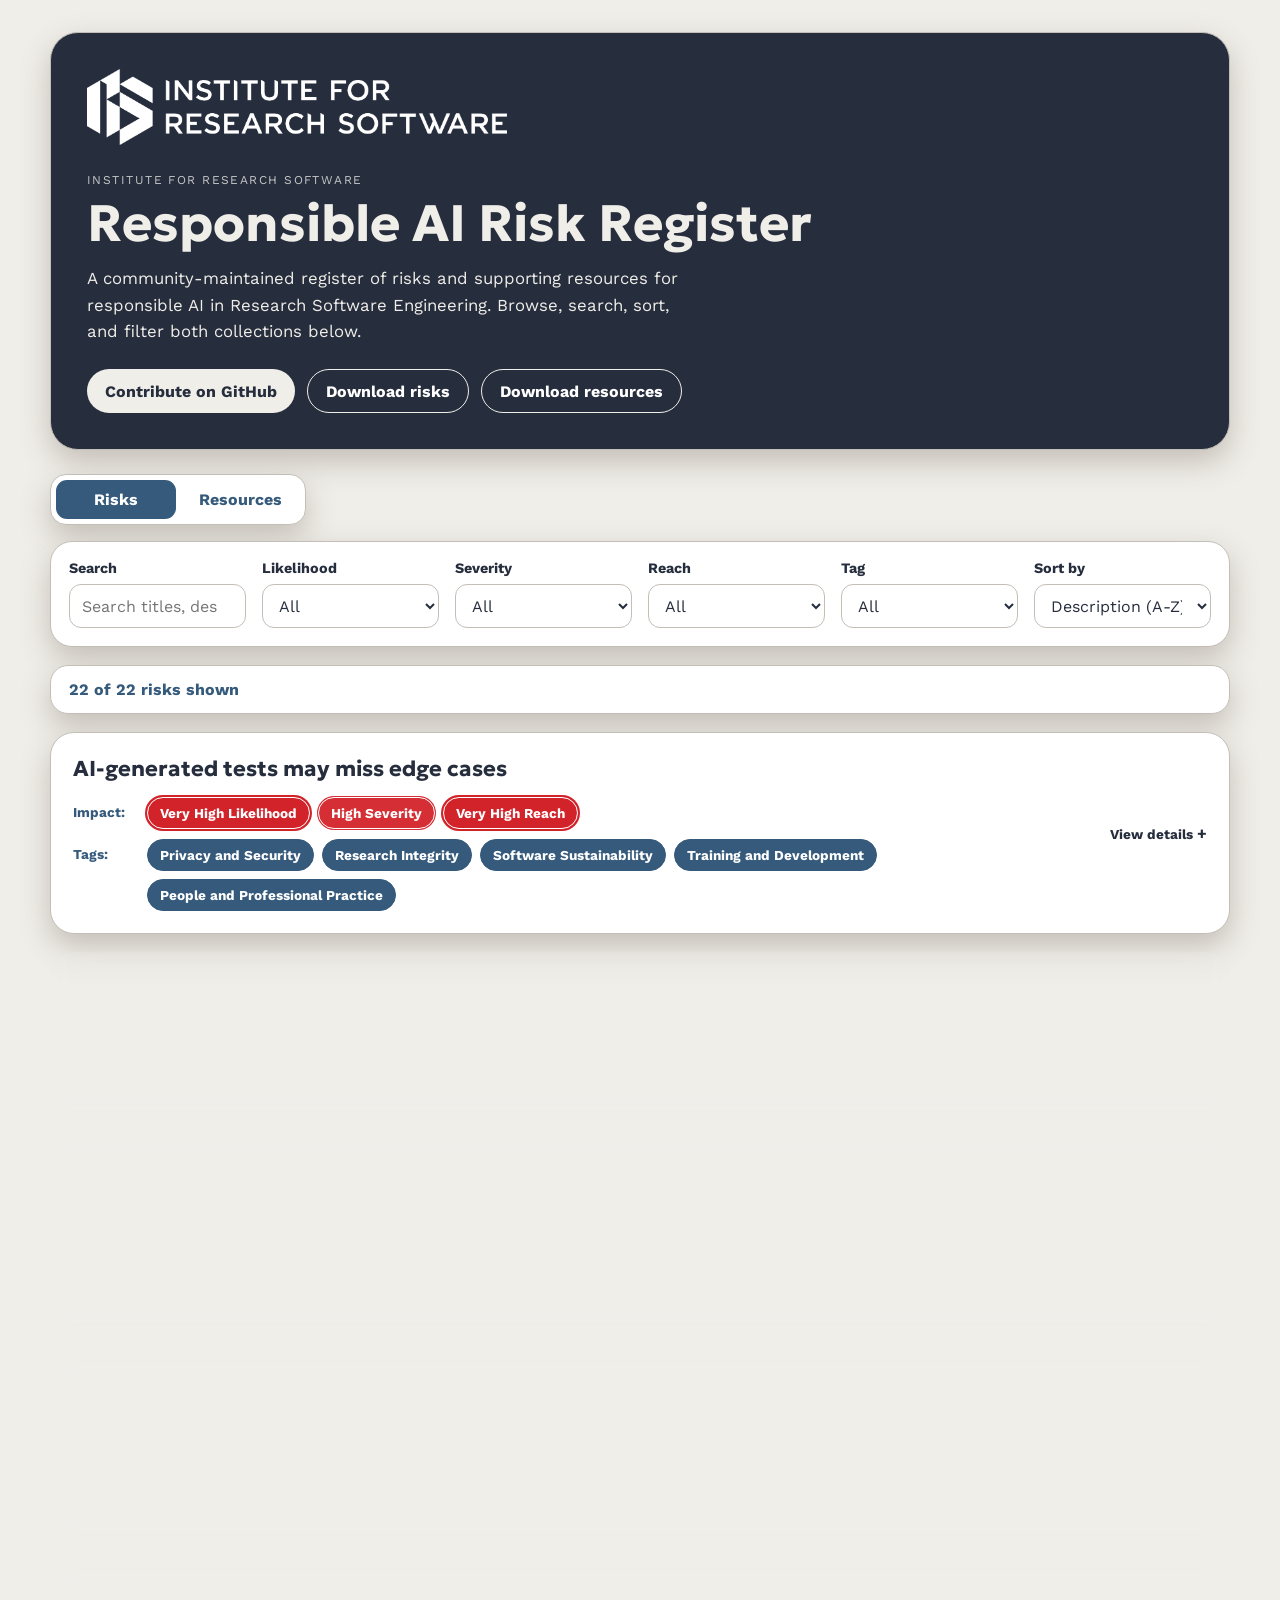
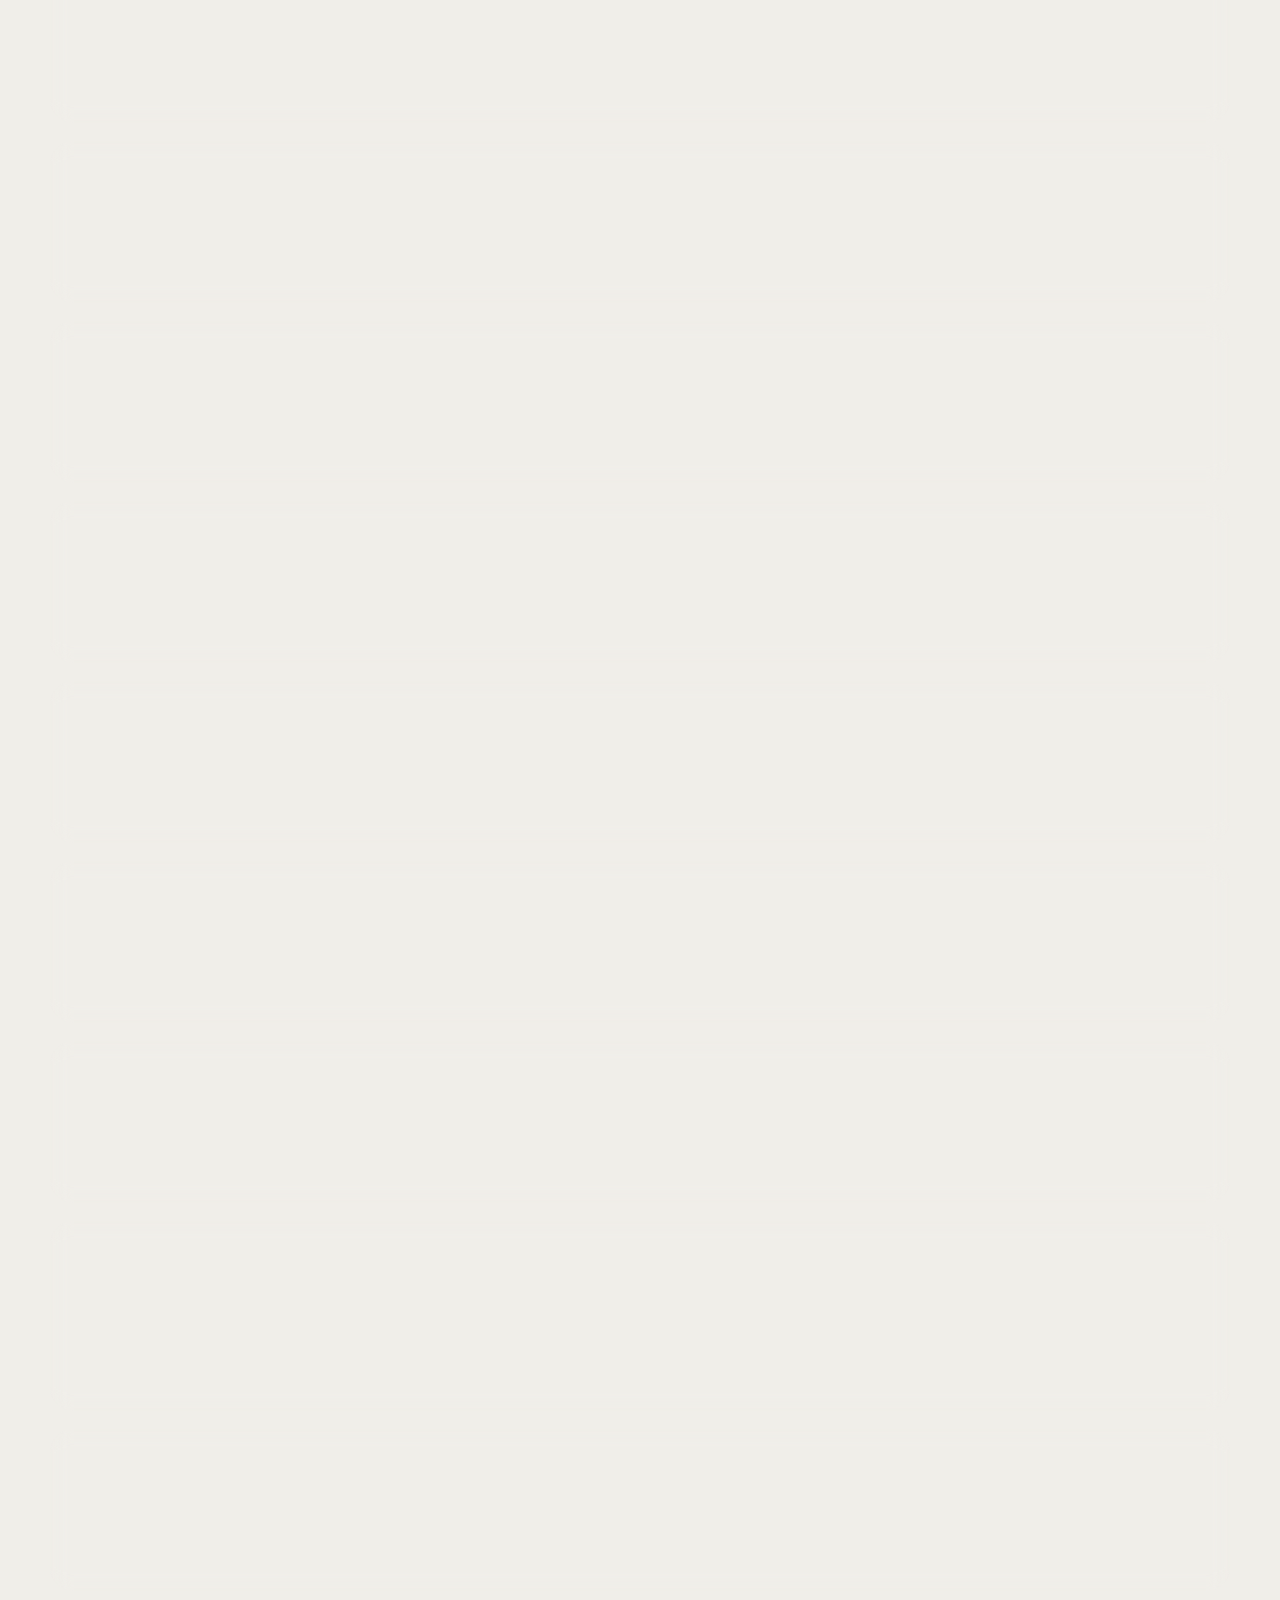
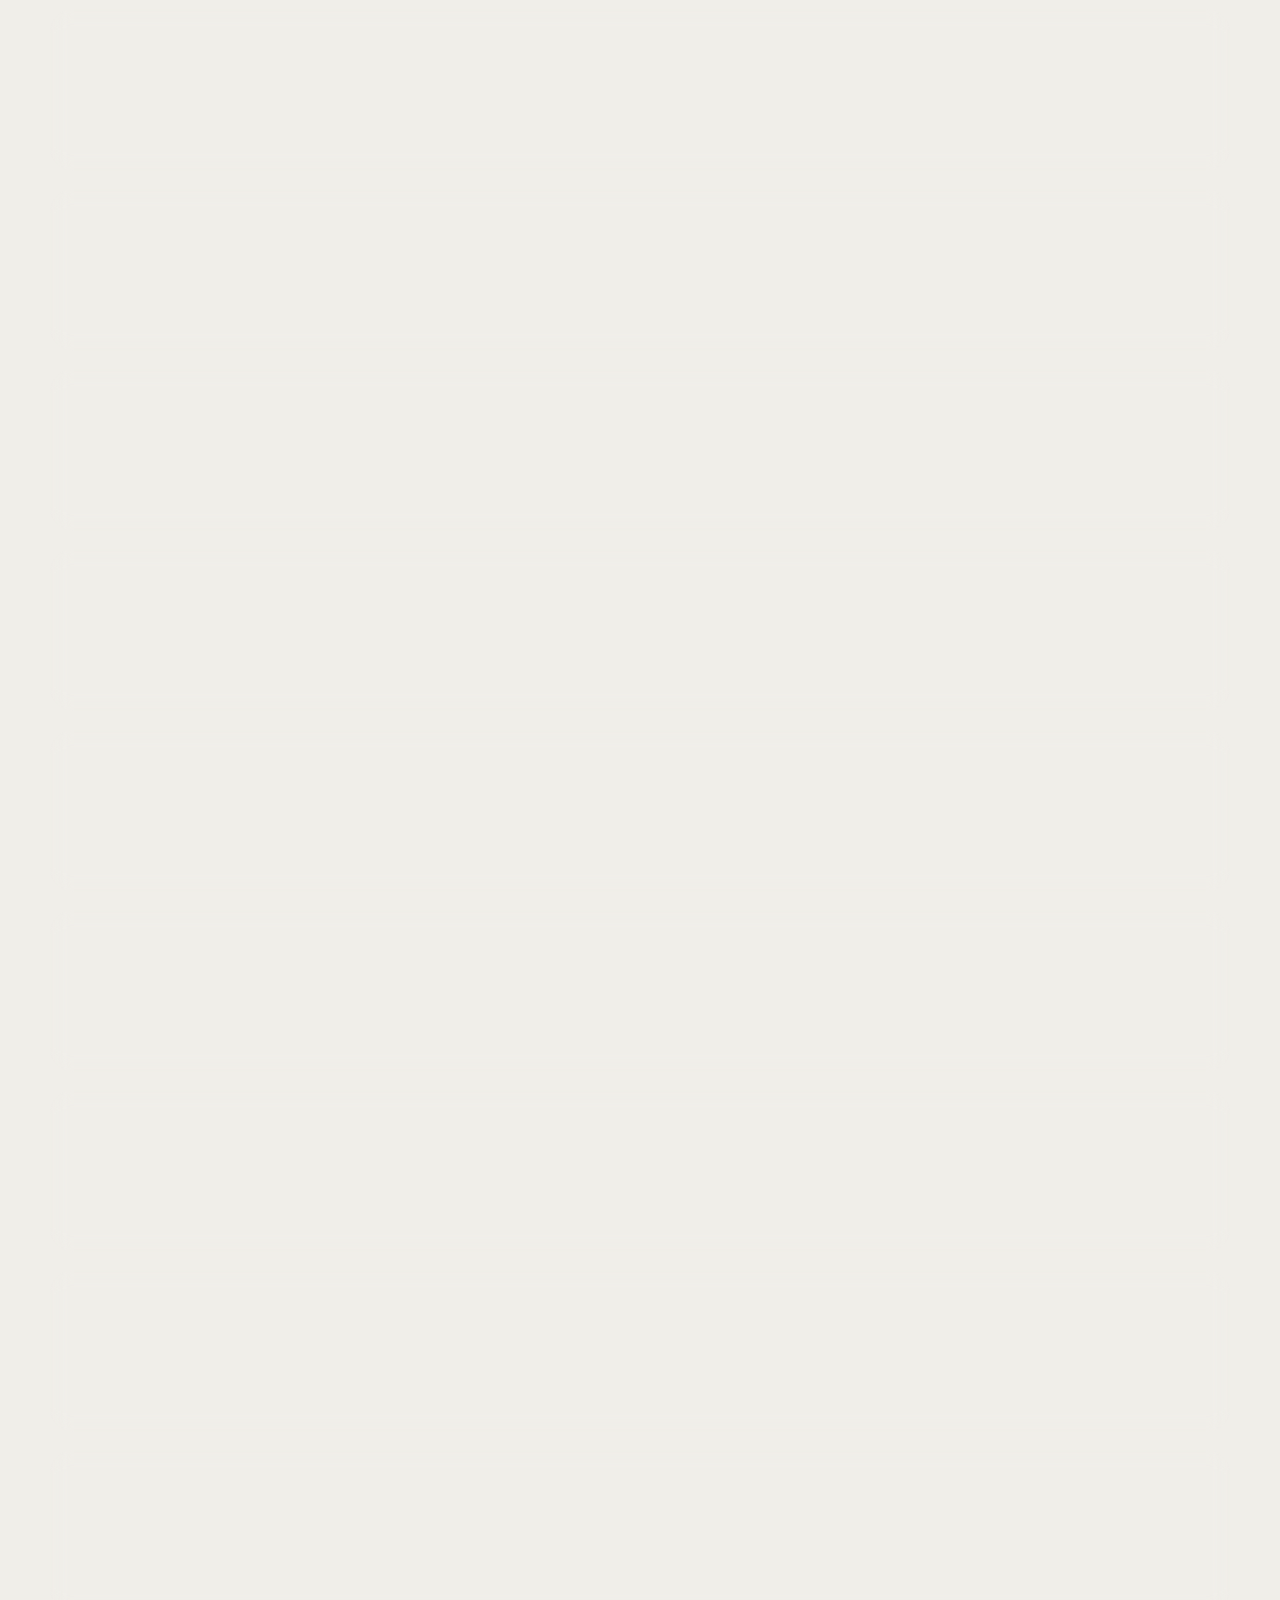
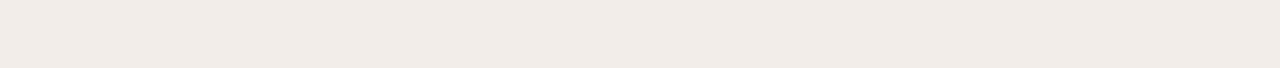
==== index.html @ ec960280 "deploy: 810576ee2ff43ea86f77daaa4ff816b9e416879e" ====
<!DOCTYPE html>
<html lang="en">
<head>
    <meta charset="UTF-8">
    <meta name="viewport" content="width=device-width, initial-scale=1.0">
    <title>Responsible AI Risk Register</title>
    <link rel="stylesheet" href="./styles.css?v=d6b217d29c05">
</head>
<body>
    <main class="page-shell">
        <section class="hero">
            <img class="hero-logo" src="./assets/Primary%20logo%20-%20White.png" alt="Institute for Research Software" />
            <p class="eyebrow">Institute for Research Software</p>
            <h1>Responsible AI Risk Register</h1>
            <p class="intro">
                A community-maintained register of risks and supporting resources for responsible AI
                in Research Software Engineering. Browse, search, sort, and filter both collections below.
            </p>
            <div class="hero-actions">
                <a class="button button-primary" href="https://github.com/jshng-glasgow/Responsible-AI-Risk-Register/" target="_blank" rel="noreferrer">Contribute on GitHub</a>
                <a class="button button-secondary" href="./risks.json" target="_blank" rel="noreferrer">Download risks</a>
                <a class="button button-secondary" href="./resources.json" target="_blank" rel="noreferrer">Download resources</a>
            </div>
        </section>

        <nav class="view-switcher" aria-label="Register sections">
            <a id="risks-tab" class="view-tab" href="#risks" data-view="risks">Risks</a>
            <a id="resources-tab" class="view-tab" href="#resources" data-view="resources">Resources</a>
        </nav>

        <section id="risks-view" class="view-panel" aria-labelledby="risks-tab">
            <section class="controls-panel" aria-label="Risk controls">
                <div class="control">
                    <label for="search-input">Search</label>
                    <input id="search-input" type="search" placeholder="Search titles, descriptions, mitigations, ownership, best practice examples..." />
                </div>
                <div class="control">
                    <label for="likelihood-filter">Likelihood</label>
                    <select id="likelihood-filter"><option value="">All</option></select>
                </div>
                <div class="control">
                    <label for="severity-filter">Severity</label>
                    <select id="severity-filter"><option value="">All</option></select>
                </div>
                <div class="control">
                    <label for="reach-filter">Reach</label>
                    <select id="reach-filter"><option value="">All</option></select>
                </div>
                <div class="control">
                    <label for="tag-filter">Tag</label>
                    <select id="tag-filter"><option value="">All</option></select>
                </div>
                <div class="control">
                    <label for="sort-select">Sort by</label>
                    <select id="sort-select">
                        <option value="description-asc">Description (A-Z)</option>
                        <option value="likelihood-desc">Likelihood (highest first)</option>
                        <option value="severity-desc">Severity (highest first)</option>
                        <option value="reach-desc">Reach (highest first)</option>
                        <option value="issue-desc">Most recent issue</option>
                    </select>
                </div>
            </section>
            <section class="results-bar" aria-live="polite"><p id="results-summary">Loading risks...</p></section>
            <section id="register-root" class="register-root" aria-live="polite"></section>
        </section>

        <section id="resources-view" class="view-panel" aria-labelledby="resources-tab" hidden>
            <section class="controls-panel resource-controls" aria-label="Resource controls">
                <div class="control">
                    <label for="resource-search-input">Search</label>
                    <input id="resource-search-input" type="search" placeholder="Search titles, organisations, relevance, and notes..." />
                </div>
                <div class="control">
                    <label for="resource-year-filter">Year</label>
                    <select id="resource-year-filter"><option value="">All</option></select>
                </div>
                <div class="control">
                    <label for="resource-type-filter">Type</label>
                    <select id="resource-type-filter"><option value="">All</option></select>
                </div>
                <div class="control">
                    <label for="resource-tag-filter">Tag</label>
                    <select id="resource-tag-filter"><option value="">All</option></select>
                </div>
                <div class="control">
                    <label for="resource-sort-select">Sort by</label>
                    <select id="resource-sort-select">
                        <option value="title-asc">Title (A-Z)</option>
                        <option value="year-desc">Year (newest first)</option>
                        <option value="year-asc">Year (oldest first)</option>
                        <option value="type-asc">Type (A-Z)</option>
                    </select>
                </div>
            </section>
            <section class="results-bar" aria-live="polite"><p id="resource-results-summary">Loading resources...</p></section>
            <section id="resources-root" class="register-root" aria-live="polite"></section>
        </section>
    </main>

    <template id="risk-card-template">
        <article class="risk-card">
            <details class="risk-details">
                <summary class="card-summary">
                    <span class="card-header">
                        <span class="card-title" role="heading" aria-level="2"></span>
                        <span class="card-meta">
                            <span class="meta-group">
                                <span class="meta-label">Impact:</span>
                                <span class="badge-list impact-badges"></span>
                            </span>
                            <span class="meta-group">
                                <span class="meta-label">Tags:</span>
                                <span class="badge-list tag-badges"></span>
                            </span>
                        </span>
                    </span>
                    <span class="toggle-label" aria-hidden="true">
                        <span class="when-collapsed">View details</span>
                        <span class="when-expanded">Hide details</span>
                    </span>
                </summary>
                <dl class="card-grid"></dl>
                <footer class="card-footer">
                    <a class="update-button" target="_blank" rel="noreferrer">Propose an update</a>
                </footer>
            </details>
        </article>
    </template>

    <template id="resource-card-template">
        <article class="risk-card resource-card">
            <details class="risk-details">
                <summary class="card-summary">
                    <span class="card-header">
                        <span class="card-title" role="heading" aria-level="2"></span>
                        <span class="card-meta">
                            <span class="meta-group">
                                <span class="meta-label">Details:</span>
                                <span class="badge-list resource-detail-badges"></span>
                            </span>
                            <span class="meta-group">
                                <span class="meta-label">Tags:</span>
                                <span class="badge-list resource-tag-badges"></span>
                            </span>
                        </span>
                    </span>
                    <span class="toggle-label" aria-hidden="true">
                        <span class="when-collapsed">View details</span>
                        <span class="when-expanded">Hide details</span>
                    </span>
                </summary>
                <dl class="card-grid"></dl>
            </details>
        </article>
    </template>

    <script>
        window.REGISTER_ASSET_VERSION = "d6b217d29c05";
    </script>
    <script src="./app.js?v=d6b217d29c05"></script>
</body>
</html>
---- styles.css ----
@import url("https://fonts.googleapis.com/css2?family=Geologica:wght@500;600;700&family=Work+Sans:wght@400;500;600;700&display=swap");

:root {
  --dark-navy: #262d3d;
  --slate-blue: #355a7b;
  --stone-grey: #c3beb6;
  --paper-white: #f0eee9;
  --institute-red: #d2232a;
  --page-bg: var(--paper-white);
  --panel-bg: #ffffff;
  --card-bg: #ffffff;
  --text-main: var(--dark-navy);
  --text-soft: var(--slate-blue);
  --border: var(--stone-grey);
  --accent: var(--institute-red);
  --accent-strong: var(--dark-navy);
  --shadow: 0 12px 30px #c3beb6;
}

* {
  box-sizing: border-box;
}

body {
  margin: 0;
  font-family: "Work Sans", ui-sans-serif, system-ui, -apple-system, BlinkMacSystemFont, "Segoe UI", sans-serif;
  color: var(--text-main);
  background: var(--page-bg);
}

a {
  color: var(--accent-strong);
}

.page-shell {
  width: min(1180px, calc(100% - 32px));
  margin: 0 auto;
  padding: 32px 0 56px;
}

.hero,
.view-switcher,
.controls-panel,
.results-bar,
.risk-card {
  backdrop-filter: blur(10px);
  box-shadow: var(--shadow);
  border: 1px solid var(--border);
}

.hero {
  background: var(--dark-navy);
  color: var(--paper-white);
  border-radius: 28px;
  padding: 36px;
}

.hero-logo {
  display: block;
  width: min(100%, 420px);
  height: auto;
  margin-bottom: 28px;
}

.eyebrow {
  margin: 0 0 12px;
  text-transform: uppercase;
  letter-spacing: 0.12em;
  font-size: 0.75rem;
  opacity: 0.8;
}

.hero h1 {
  margin: 0;
  font-size: clamp(2.2rem, 4vw, 4rem);
  line-height: 0.96;
  font-family: Geologica, "Work Sans", sans-serif;
}

.intro {
  max-width: 60ch;
  font-size: 1.05rem;
  line-height: 1.6;
}

.hero-actions {
  display: flex;
  flex-wrap: wrap;
  gap: 12px;
  margin-top: 24px;
}

.view-switcher {
  display: inline-flex;
  gap: 4px;
  margin-top: 24px;
  padding: 5px;
  border-radius: 16px;
  background: var(--panel-bg);
}

.view-tab {
  min-width: 120px;
  padding: 10px 18px;
  border-radius: 11px;
  color: var(--text-soft);
  font-weight: 700;
  text-align: center;
  text-decoration: none;
}

.view-tab:hover {
  background: var(--stone-grey);
}

.view-tab[aria-current="page"] {
  background: var(--slate-blue);
  color: #fff;
}

.view-tab:focus-visible {
  outline: 3px solid var(--accent);
  outline-offset: 2px;
}

.button {
  display: inline-flex;
  align-items: center;
  justify-content: center;
  min-height: 44px;
  padding: 0 18px;
  border-radius: 999px;
  text-decoration: none;
  font-weight: 700;
}

.button-primary {
  background: var(--paper-white);
  color: var(--dark-navy);
}

.button-secondary {
  background: transparent;
  color: #fff;
  border: 1px solid var(--paper-white);
}

.controls-panel {
  display: grid;
  grid-template-columns: repeat(6, minmax(0, 1fr));
  gap: 16px;
  margin-top: 24px;
  padding: 18px;
  border-radius: 22px;
  background: var(--panel-bg);
}

.view-panel .controls-panel {
  margin-top: 16px;
}

.resource-controls {
  grid-template-columns: repeat(5, minmax(0, 1fr));
}

.control {
  display: flex;
  flex-direction: column;
  gap: 8px;
}

.control label {
  font-size: 0.9rem;
  font-weight: 700;
}

.control input,
.control select {
  width: 100%;
  min-height: 44px;
  padding: 10px 12px;
  border-radius: 12px;
  border: 1px solid var(--border);
  background: #fff;
  color: var(--text-main);
  font: inherit;
}

.results-bar {
  margin-top: 18px;
  padding: 14px 18px;
  border-radius: 18px;
  background: var(--panel-bg);
}

.results-bar p {
  margin: 0;
  color: var(--text-soft);
  font-weight: 700;
}

.register-root {
  display: grid;
  gap: 18px;
  margin-top: 18px;
}

.risk-card {
  border-radius: 24px;
  background: var(--card-bg);
  overflow: hidden;
}

.card-summary {
  display: flex;
  align-items: center;
  justify-content: space-between;
  gap: 24px;
  padding: 22px;
  cursor: pointer;
  list-style: none;
}

.card-summary::-webkit-details-marker {
  display: none;
}

.card-summary:hover {
  background: var(--paper-white);
}

.card-summary:focus-visible {
  outline: 3px solid var(--accent);
  outline-offset: -3px;
}

.card-header {
  display: grid;
  gap: 14px;
  min-width: 0;
}

.card-meta {
  display: grid;
  gap: 10px;
}

.meta-group {
  display: grid;
  grid-template-columns: 64px minmax(0, 1fr);
  align-items: start;
  gap: 10px;
}

.meta-label {
  padding-top: 7px;
  color: var(--text-soft);
  font-size: 0.85rem;
  font-weight: 700;
}

.badge-list {
  display: flex;
  flex-wrap: wrap;
  gap: 8px;
}

.card-title {
  display: block;
  font-size: 1.35rem;
  font-weight: 700;
  line-height: 1.3;
  color: var(--dark-navy);
  font-family: Geologica, "Work Sans", sans-serif;
}

.toggle-label {
  flex: 0 0 auto;
  color: var(--accent-strong);
  font-size: 0.85rem;
  font-weight: 700;
  white-space: nowrap;
}

.toggle-label::after {
  content: " +";
  font-size: 1rem;
}

.when-expanded,
.risk-details[open] .when-collapsed {
  display: none;
}

.risk-details[open] .when-expanded {
  display: inline;
}

.risk-details[open] .toggle-label::after {
  content: " −";
}

.card-grid {
  display: grid;
  grid-template-columns: minmax(110px, 140px) 1fr;
  gap: 10px 18px;
  margin: 0;
  padding: 0 22px 14px;
  border-top: 1px solid var(--border);
  padding-top: 18px;
}

.card-grid dt {
  font-weight: 700;
  color: var(--text-soft);
}

.card-grid dd {
  margin: 0;
  line-height: 1.55;
}

.badge {
  display: inline-flex;
  align-items: center;
  min-height: 32px;
  padding: 0 12px;
  border-radius: 999px;
  font-size: 0.85rem;
  font-weight: 700;
  border: 1px solid transparent;
}

.tone-very-low {
  background: #fff;
  color: var(--institute-red);
  border-color: var(--institute-red);
}

.tone-low {
  background: #fbe9ea;
  color: var(--institute-red);
  border-color: var(--institute-red);
}

.tone-medium {
  background: #efb2b4;
  color: var(--institute-red);
  border-color: var(--institute-red);
}

.tone-high {
  background: #d52e35;
  color: #fff;
  border-color: #fff;
  box-shadow: 0 0 0 1px #d52e35;
}

.tone-very-high {
  background: var(--institute-red);
  color: #fff;
  border-color: #fff;
  box-shadow: 0 0 0 2px var(--institute-red);
}

.tone-unknown {
  background: var(--stone-grey);
  color: var(--dark-navy);
  border-color: var(--stone-grey);
}

.tone-tag {
  background: var(--slate-blue);
  color: #fff;
  border-color: var(--slate-blue);
}

.card-footer {
  display: flex;
  justify-content: flex-end;
  padding: 0 22px 22px;
}

.update-button {
  display: inline-flex;
  align-items: center;
  justify-content: center;
  min-height: 42px;
  padding: 8px 16px;
  border: 2px solid var(--accent-strong);
  border-radius: 10px;
  color: var(--accent-strong);
  font-weight: 700;
  text-decoration: none;
}

.update-button:hover {
  background: var(--slate-blue);
  color: #fff;
}

.update-button:focus-visible {
  outline: 3px solid var(--accent);
  outline-offset: 2px;
}

.tone-resource {
  background: var(--slate-blue);
  color: #fff;
  border-color: var(--slate-blue);
}

.tone-year {
  background: var(--stone-grey);
  color: var(--dark-navy);
  border-color: var(--stone-grey);
}

.muted,
.empty-state {
  color: var(--text-soft);
}

.empty-state {
  margin: 0;
  padding: 18px;
  border-radius: 18px;
  background: var(--panel-bg);
  border: 1px dashed var(--border);
}

@media (max-width: 960px) {
  .controls-panel {
    grid-template-columns: repeat(2, minmax(0, 1fr));
  }
}

@media (max-width: 680px) {
  .page-shell {
    width: min(100% - 20px, 1180px);
    padding-top: 20px;
  }

  .hero,
  .view-switcher,
  .controls-panel,
  .results-bar,
  .risk-card {
    border-radius: 18px;
  }

  .hero {
    padding: 24px 20px;
  }

  .controls-panel {
    grid-template-columns: 1fr;
  }

  .view-switcher {
    display: flex;
  }

  .view-tab {
    flex: 1;
    min-width: 0;
  }

  .card-grid {
    grid-template-columns: 1fr;
    gap: 6px;
  }

  .card-summary {
    align-items: flex-start;
    flex-direction: column;
    gap: 14px;
    padding: 20px;
  }

  .meta-group {
    grid-template-columns: 1fr;
    gap: 4px;
  }

  .meta-label {
    padding-top: 0;
  }

  .card-grid {
    padding: 18px 20px 14px;
  }

  .card-footer {
    padding: 0 20px 20px;
  }

  .card-grid dt {
    margin-top: 10px;
  }
}
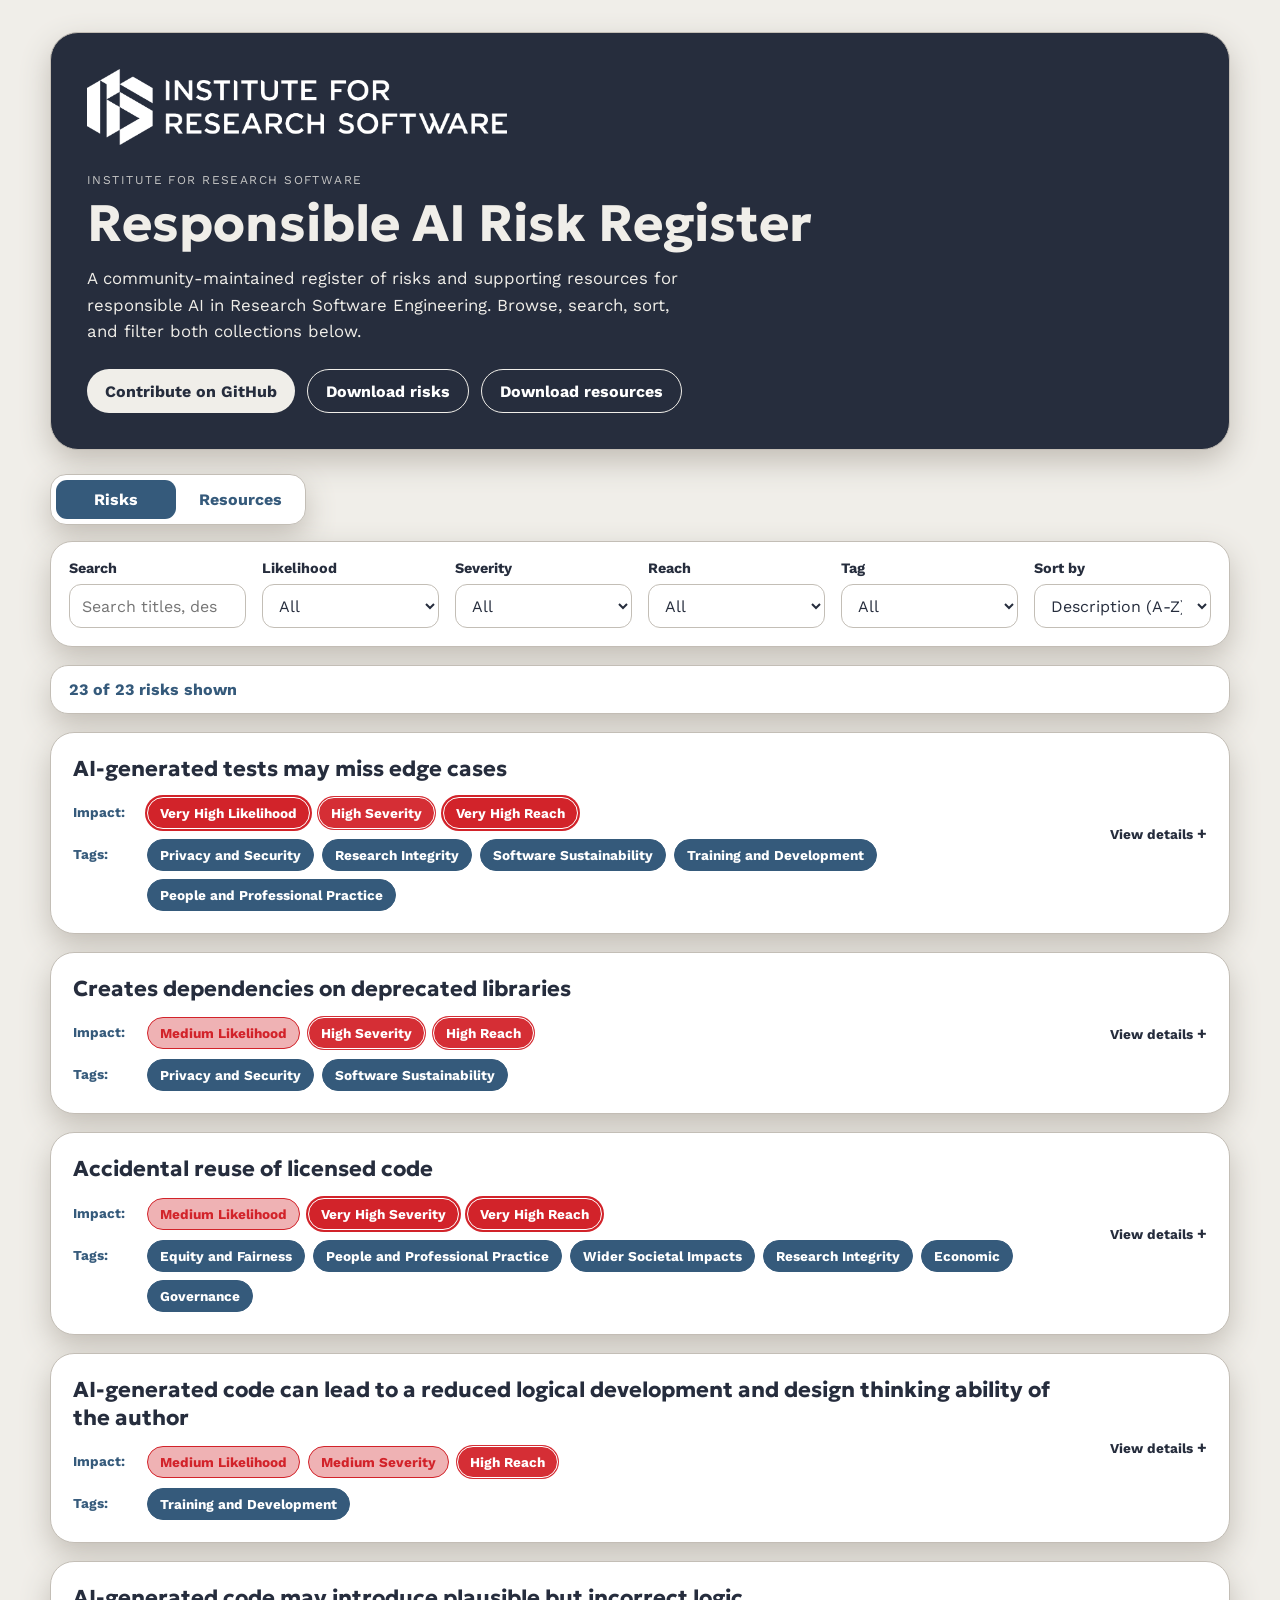
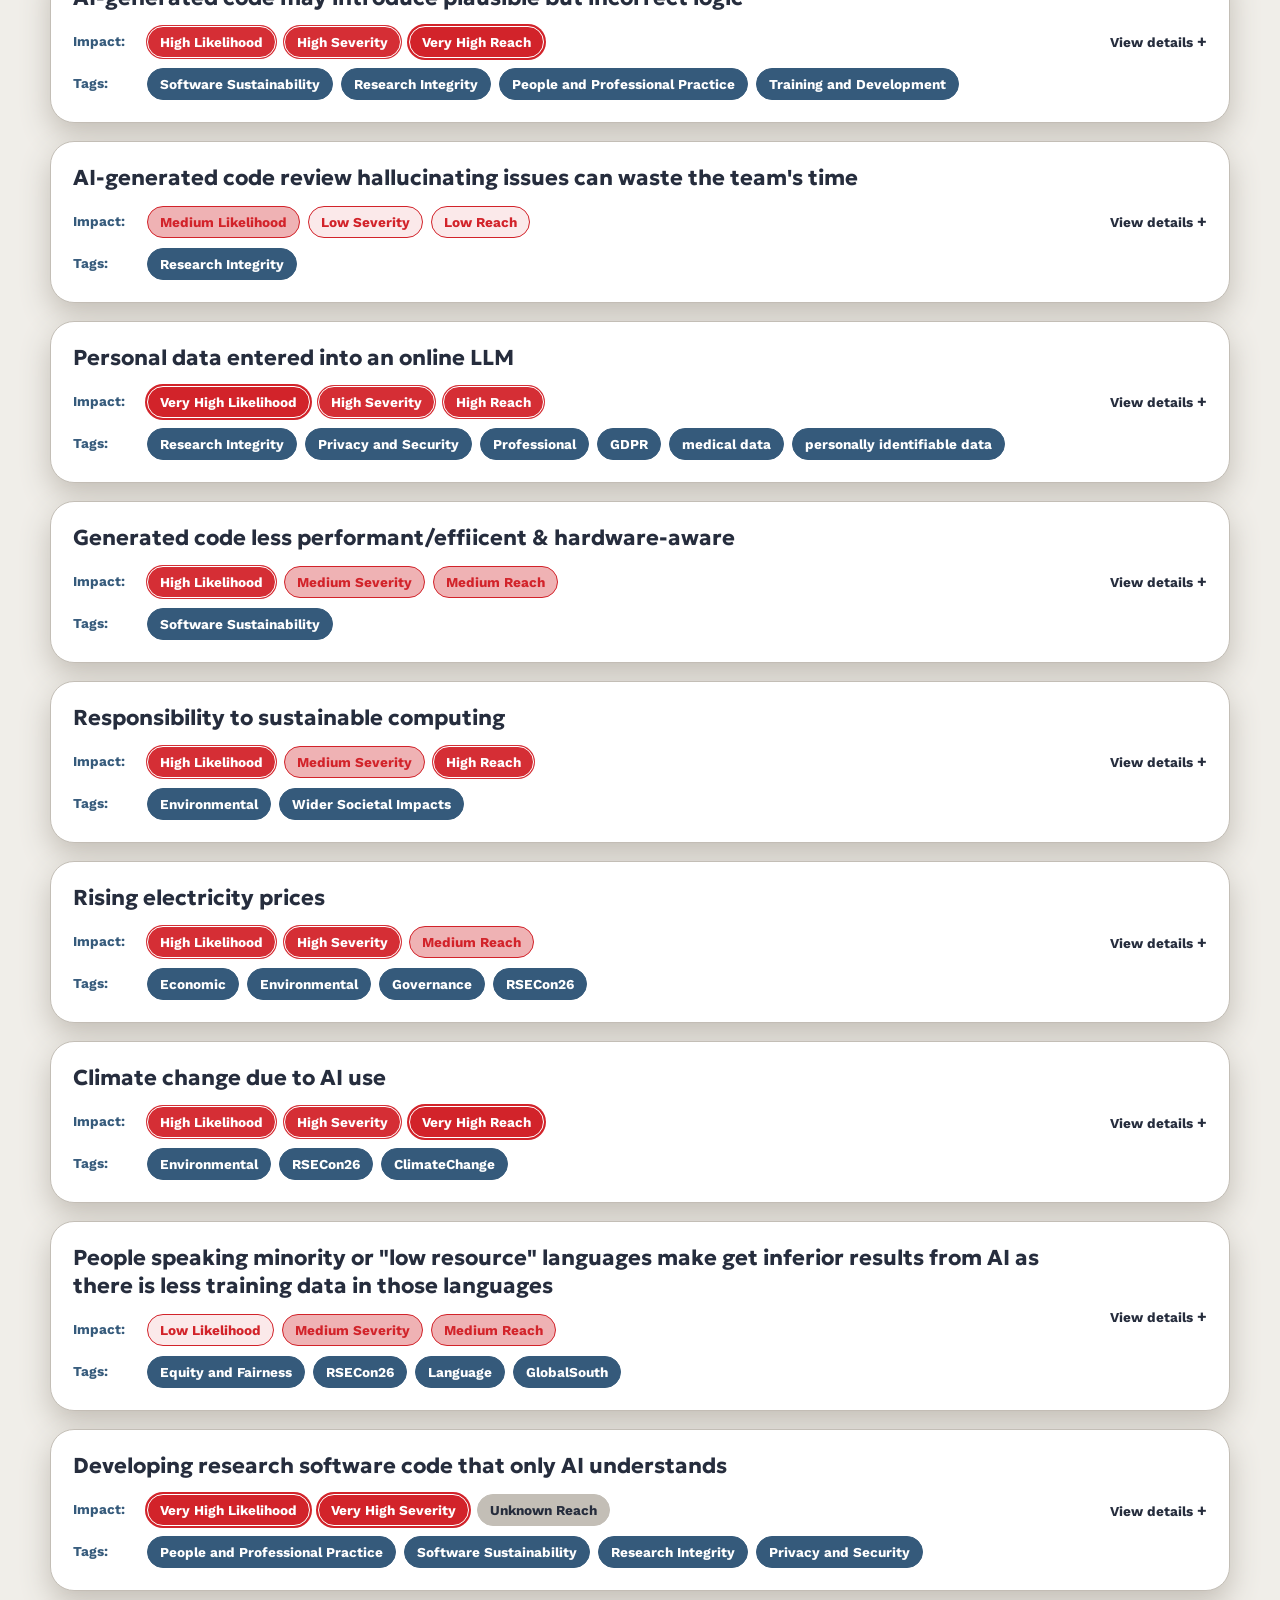
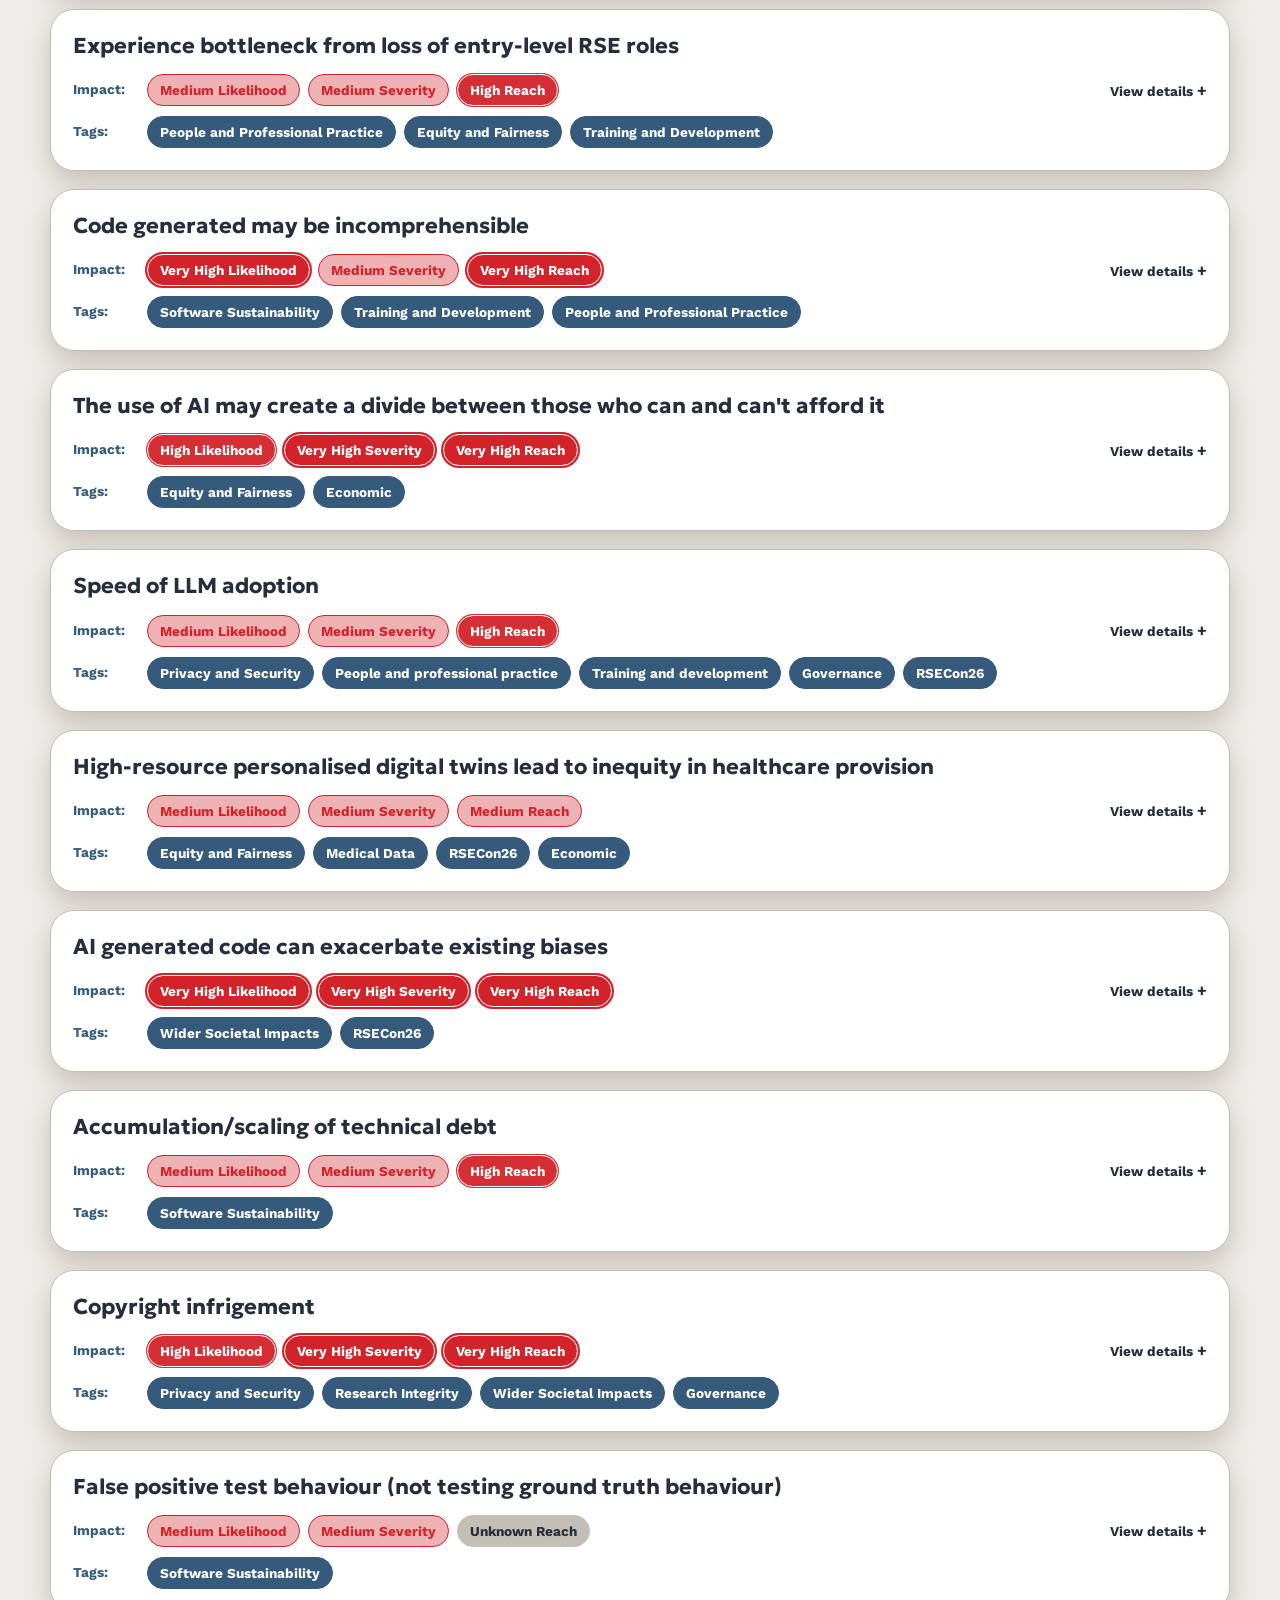
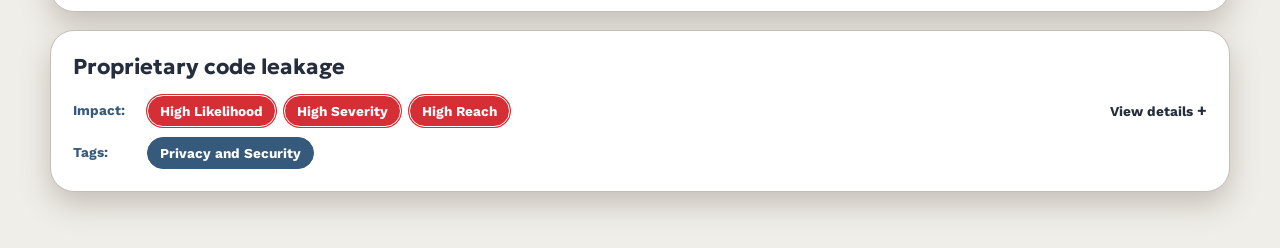
==== commit b4cb18d8: "deploy: f806fc6c7f67f49dab41b2457ad582cee42e8f08" ====
--- a/index.html
+++ b/index.html
@@ -4,7 +4,7 @@
     <meta charset="UTF-8">
     <meta name="viewport" content="width=device-width, initial-scale=1.0">
     <title>Responsible AI Risk Register</title>
-    <link rel="stylesheet" href="./styles.css?v=d6b217d29c05">
+    <link rel="stylesheet" href="./styles.css?v=0c01f35fca71">
 </head>
 <body>
     <main class="page-shell">
@@ -156,8 +156,8 @@
     </template>
 
     <script>
-        window.REGISTER_ASSET_VERSION = "d6b217d29c05";
+        window.REGISTER_ASSET_VERSION = "0c01f35fca71";
     </script>
-    <script src="./app.js?v=d6b217d29c05"></script>
+    <script src="./app.js?v=0c01f35fca71"></script>
 </body>
 </html>
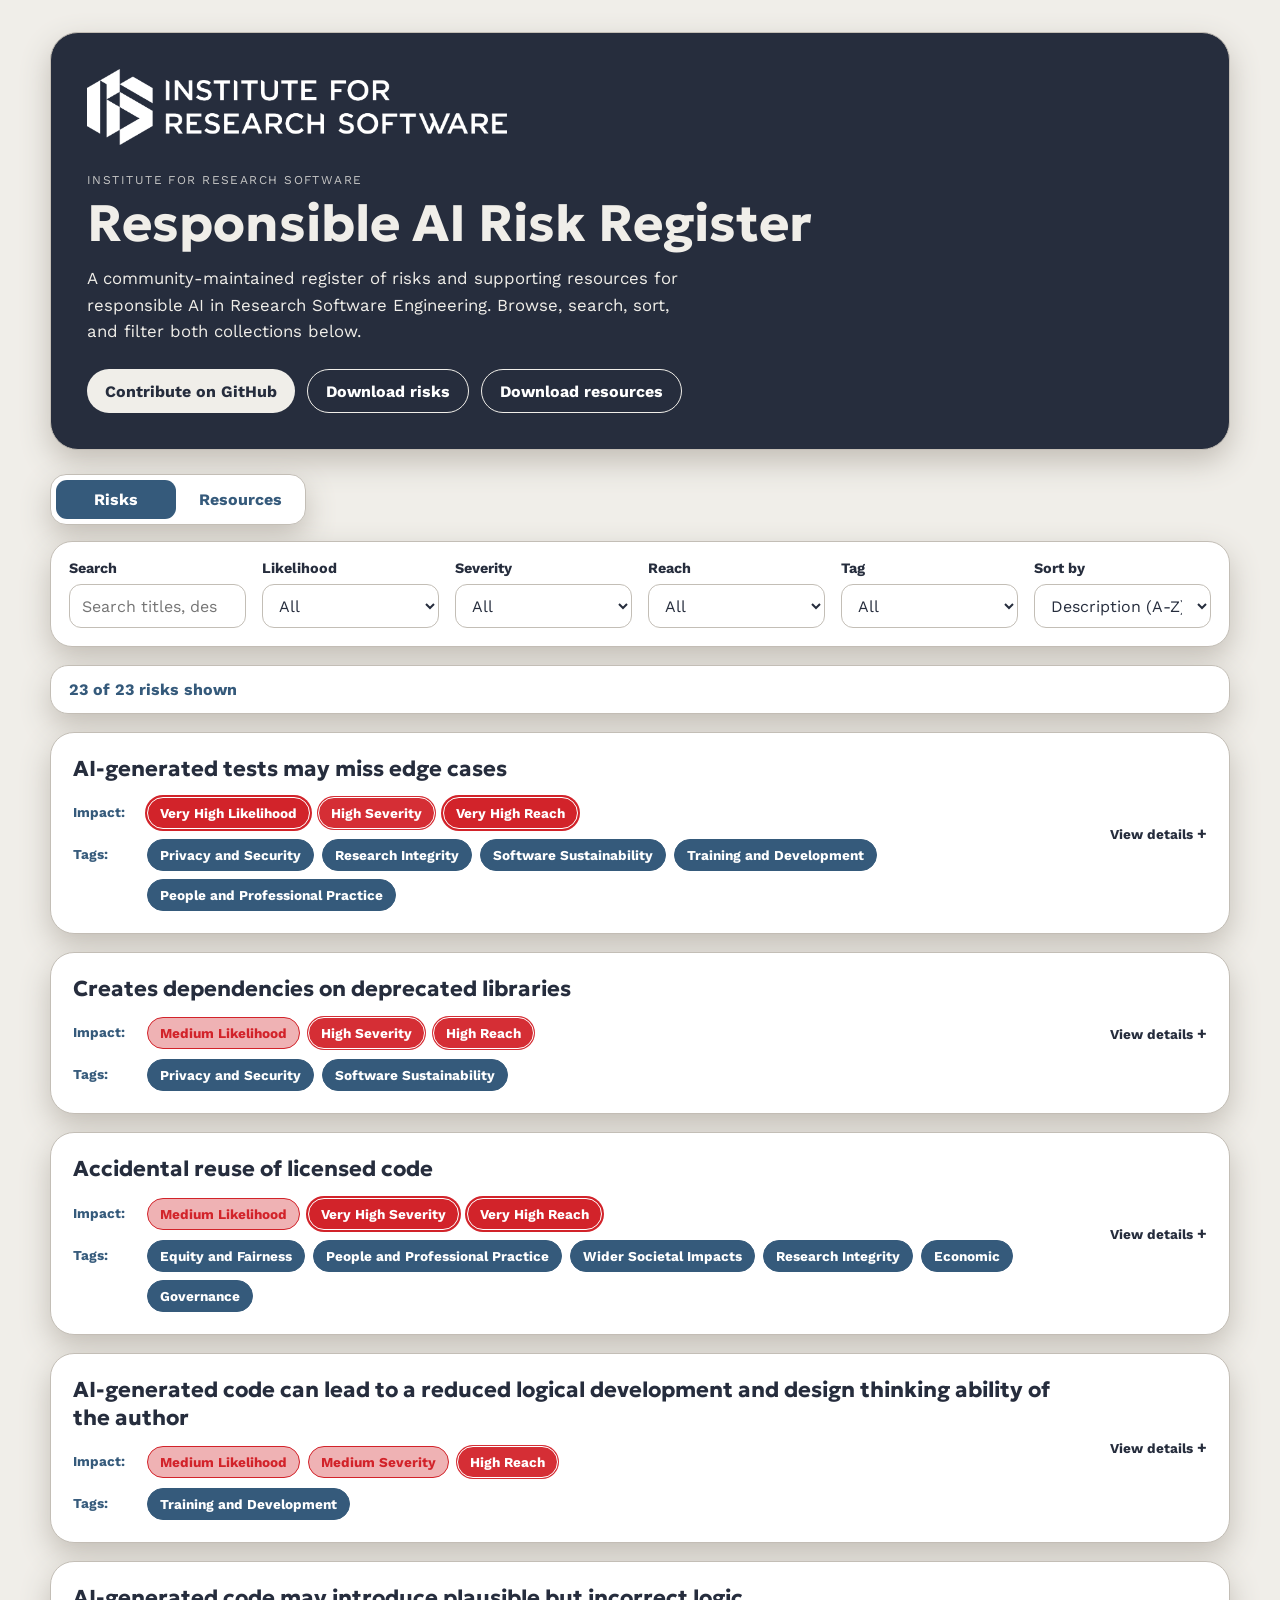
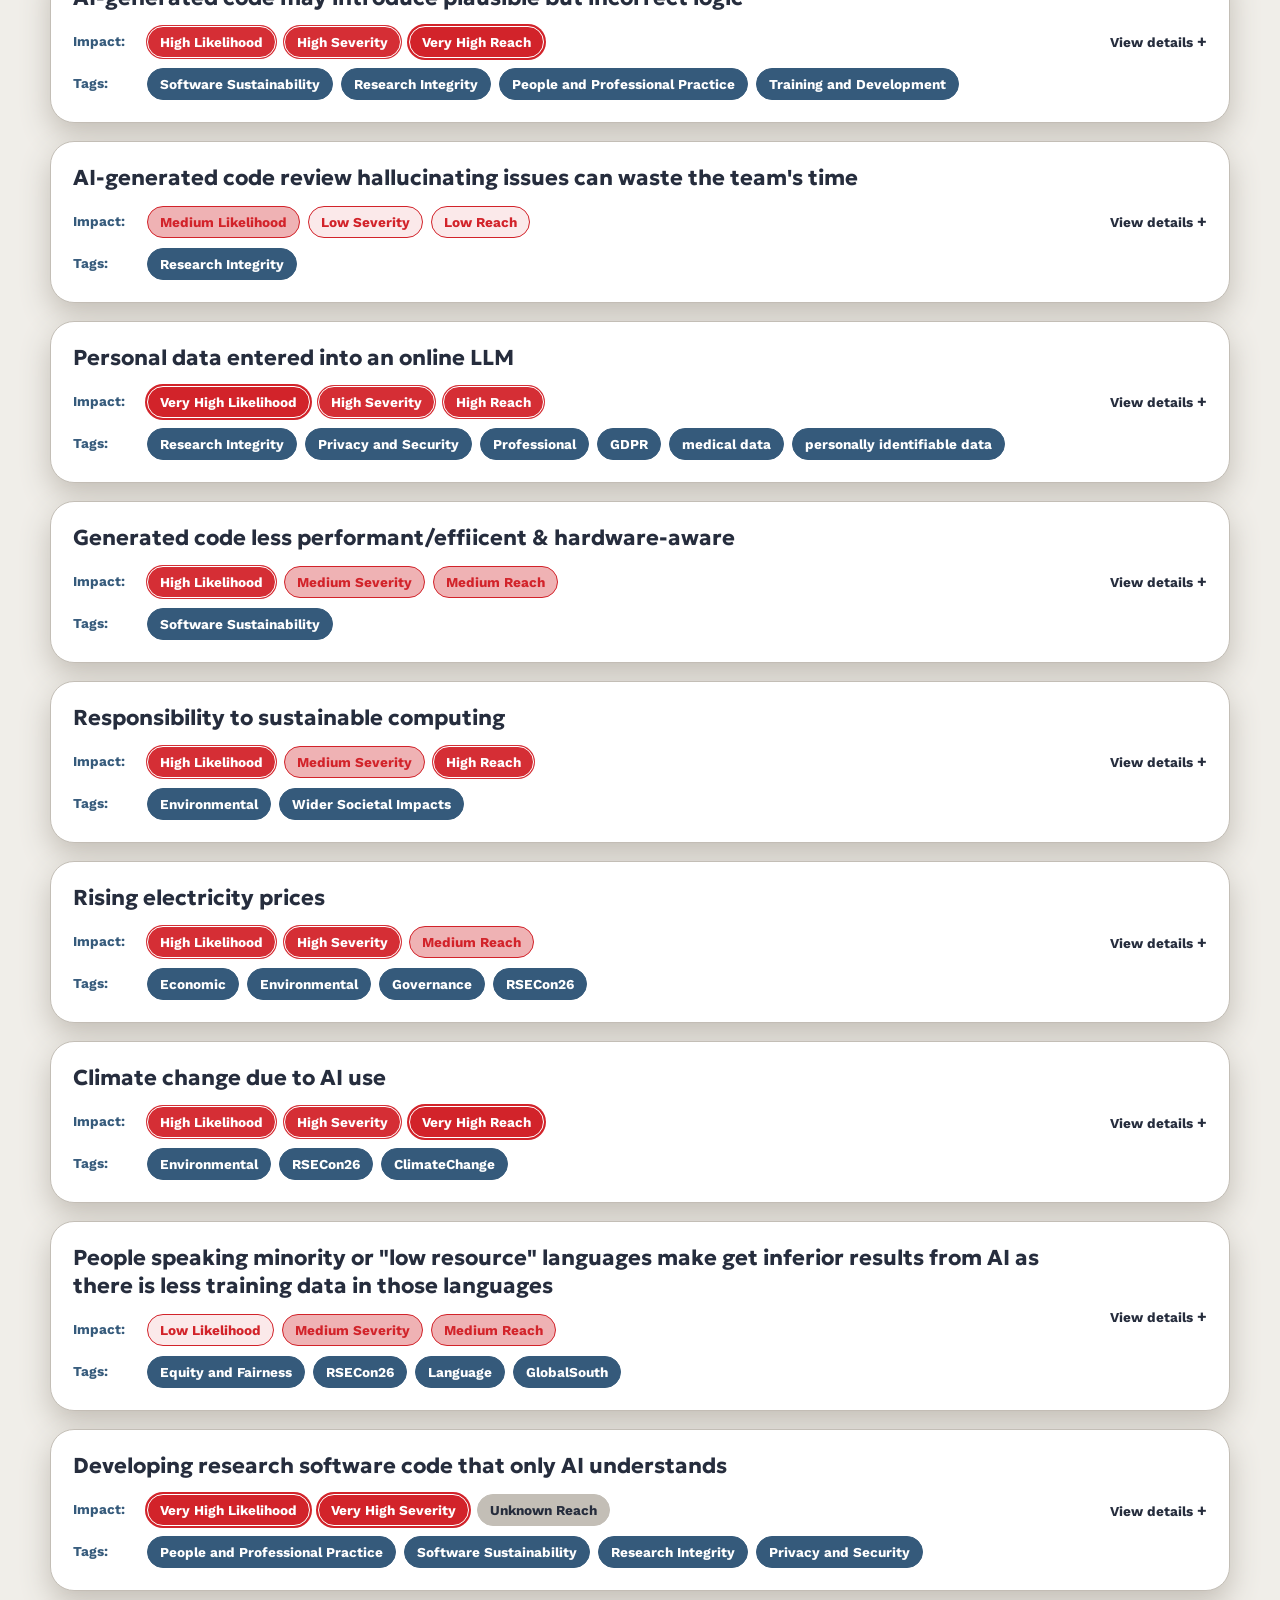
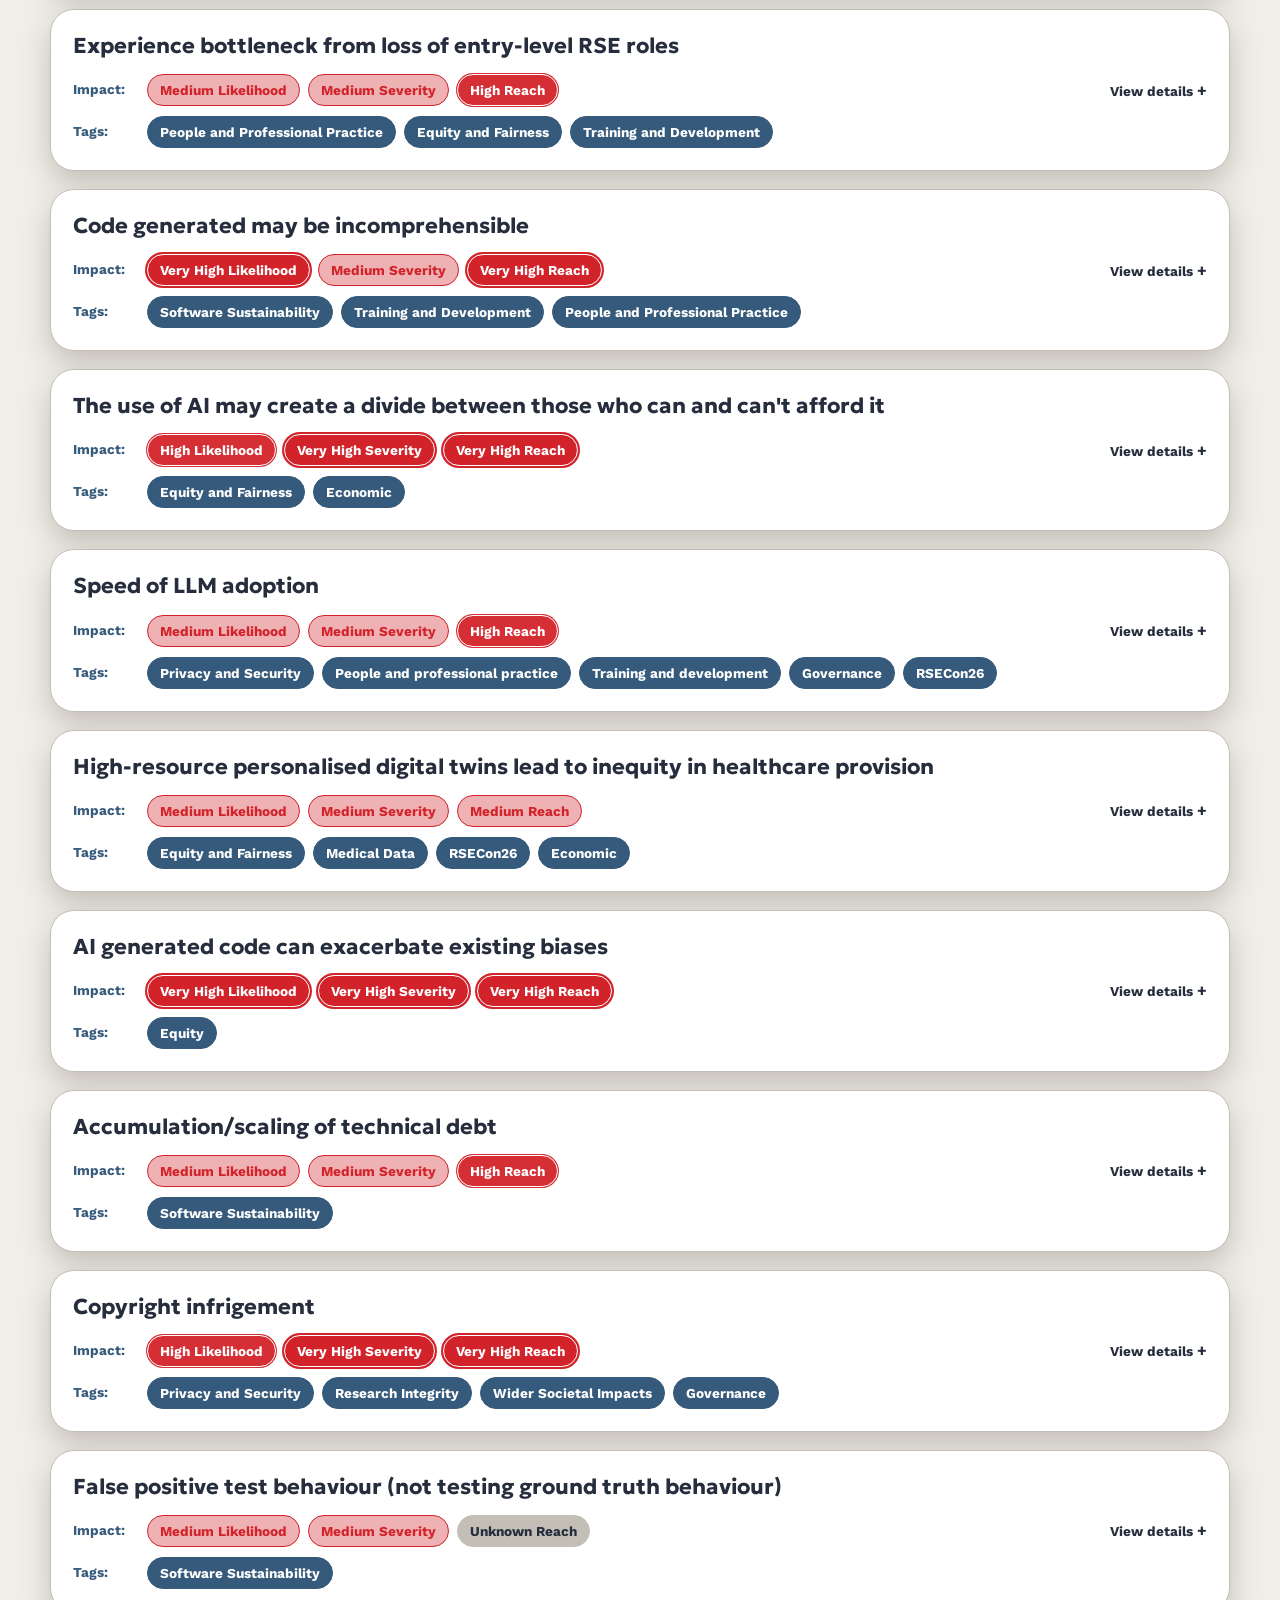
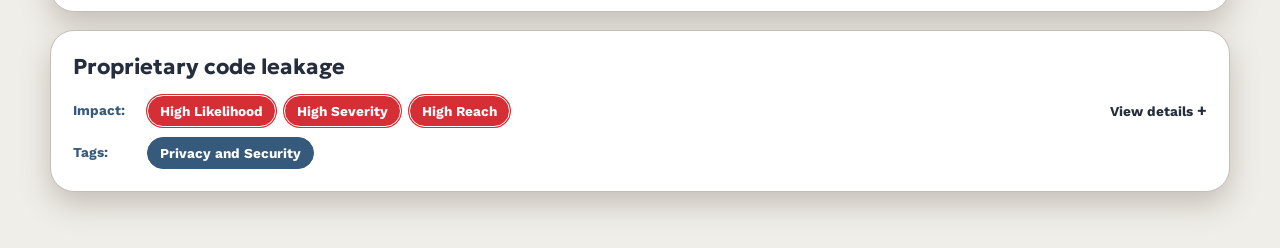
==== commit 07c5fdff: "deploy: f806fc6c7f67f49dab41b2457ad582cee42e8f08" ====
--- a/index.html
+++ b/index.html
@@ -4,7 +4,7 @@
     <meta charset="UTF-8">
     <meta name="viewport" content="width=device-width, initial-scale=1.0">
     <title>Responsible AI Risk Register</title>
-    <link rel="stylesheet" href="./styles.css?v=0c01f35fca71">
+    <link rel="stylesheet" href="./styles.css?v=75aa7c8b332c">
 </head>
 <body>
     <main class="page-shell">
@@ -156,8 +156,8 @@
     </template>
 
     <script>
-        window.REGISTER_ASSET_VERSION = "0c01f35fca71";
+        window.REGISTER_ASSET_VERSION = "75aa7c8b332c";
     </script>
-    <script src="./app.js?v=0c01f35fca71"></script>
+    <script src="./app.js?v=75aa7c8b332c"></script>
 </body>
 </html>
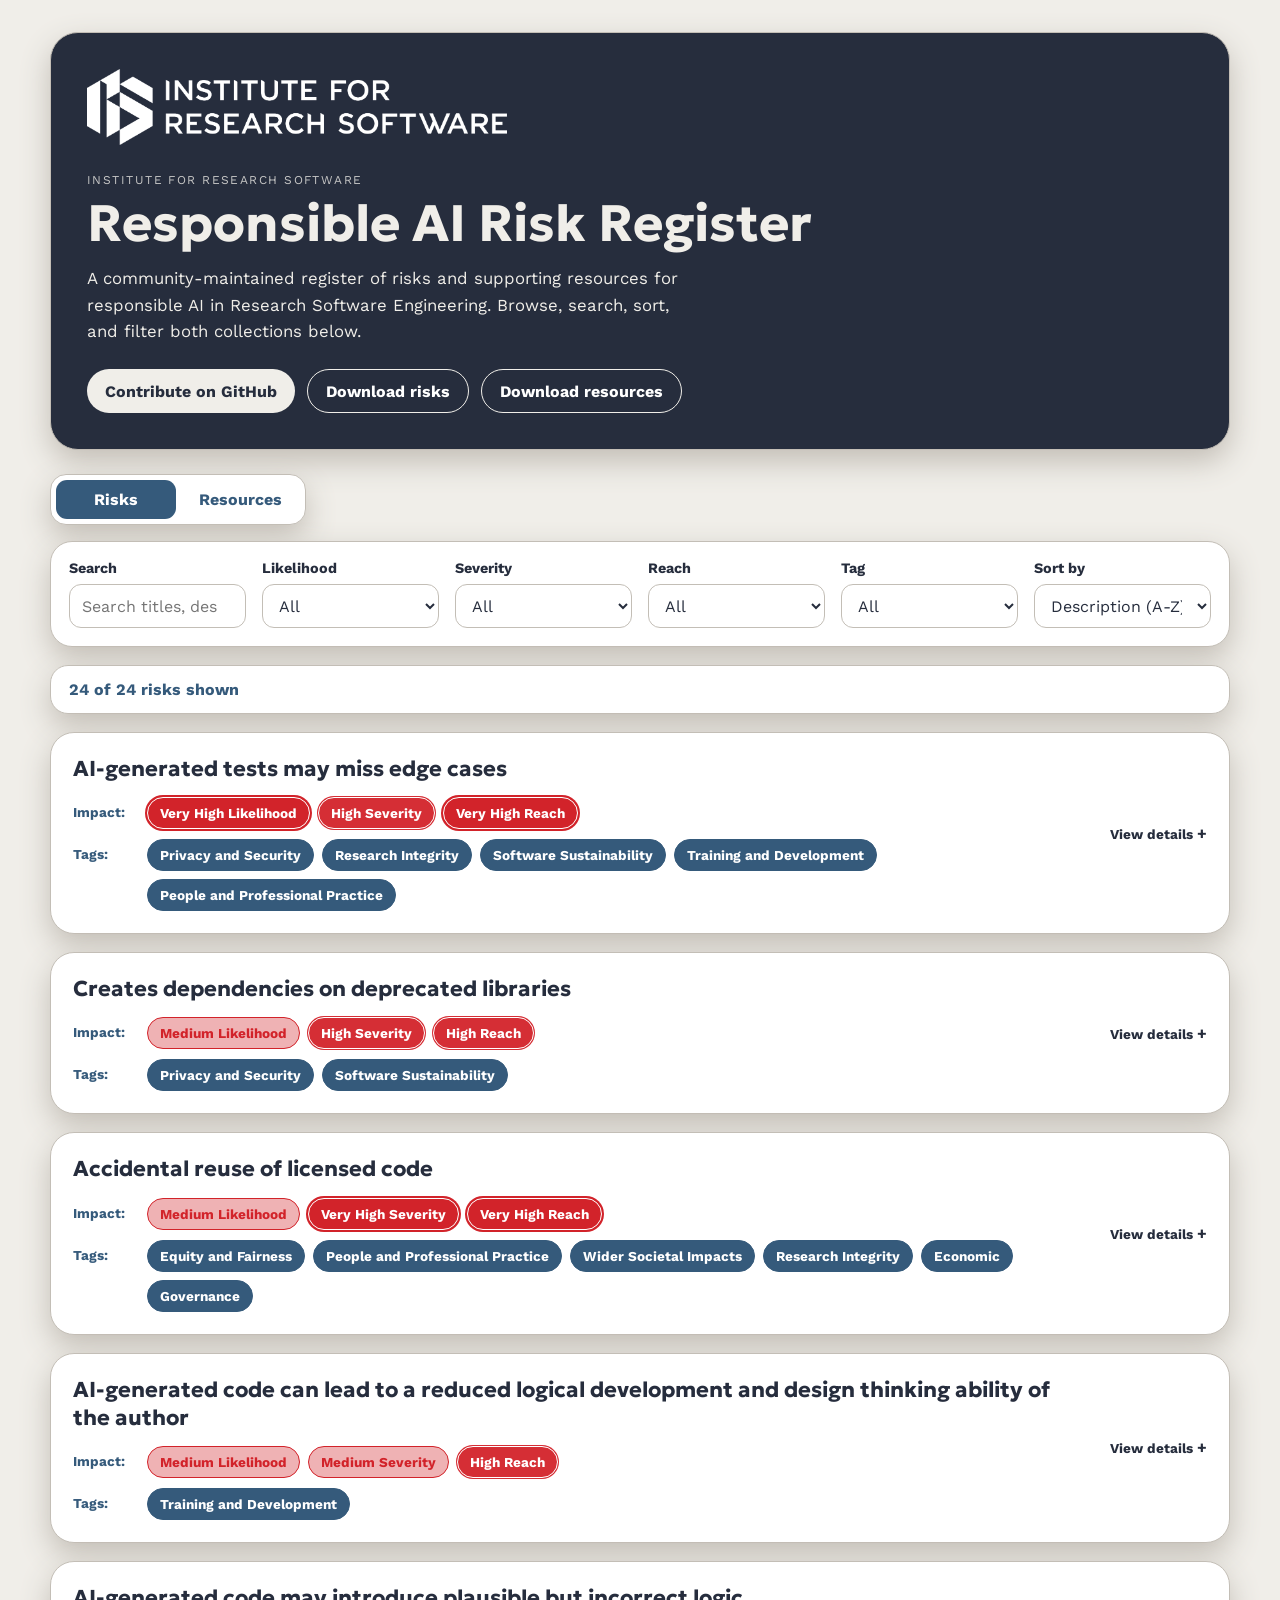
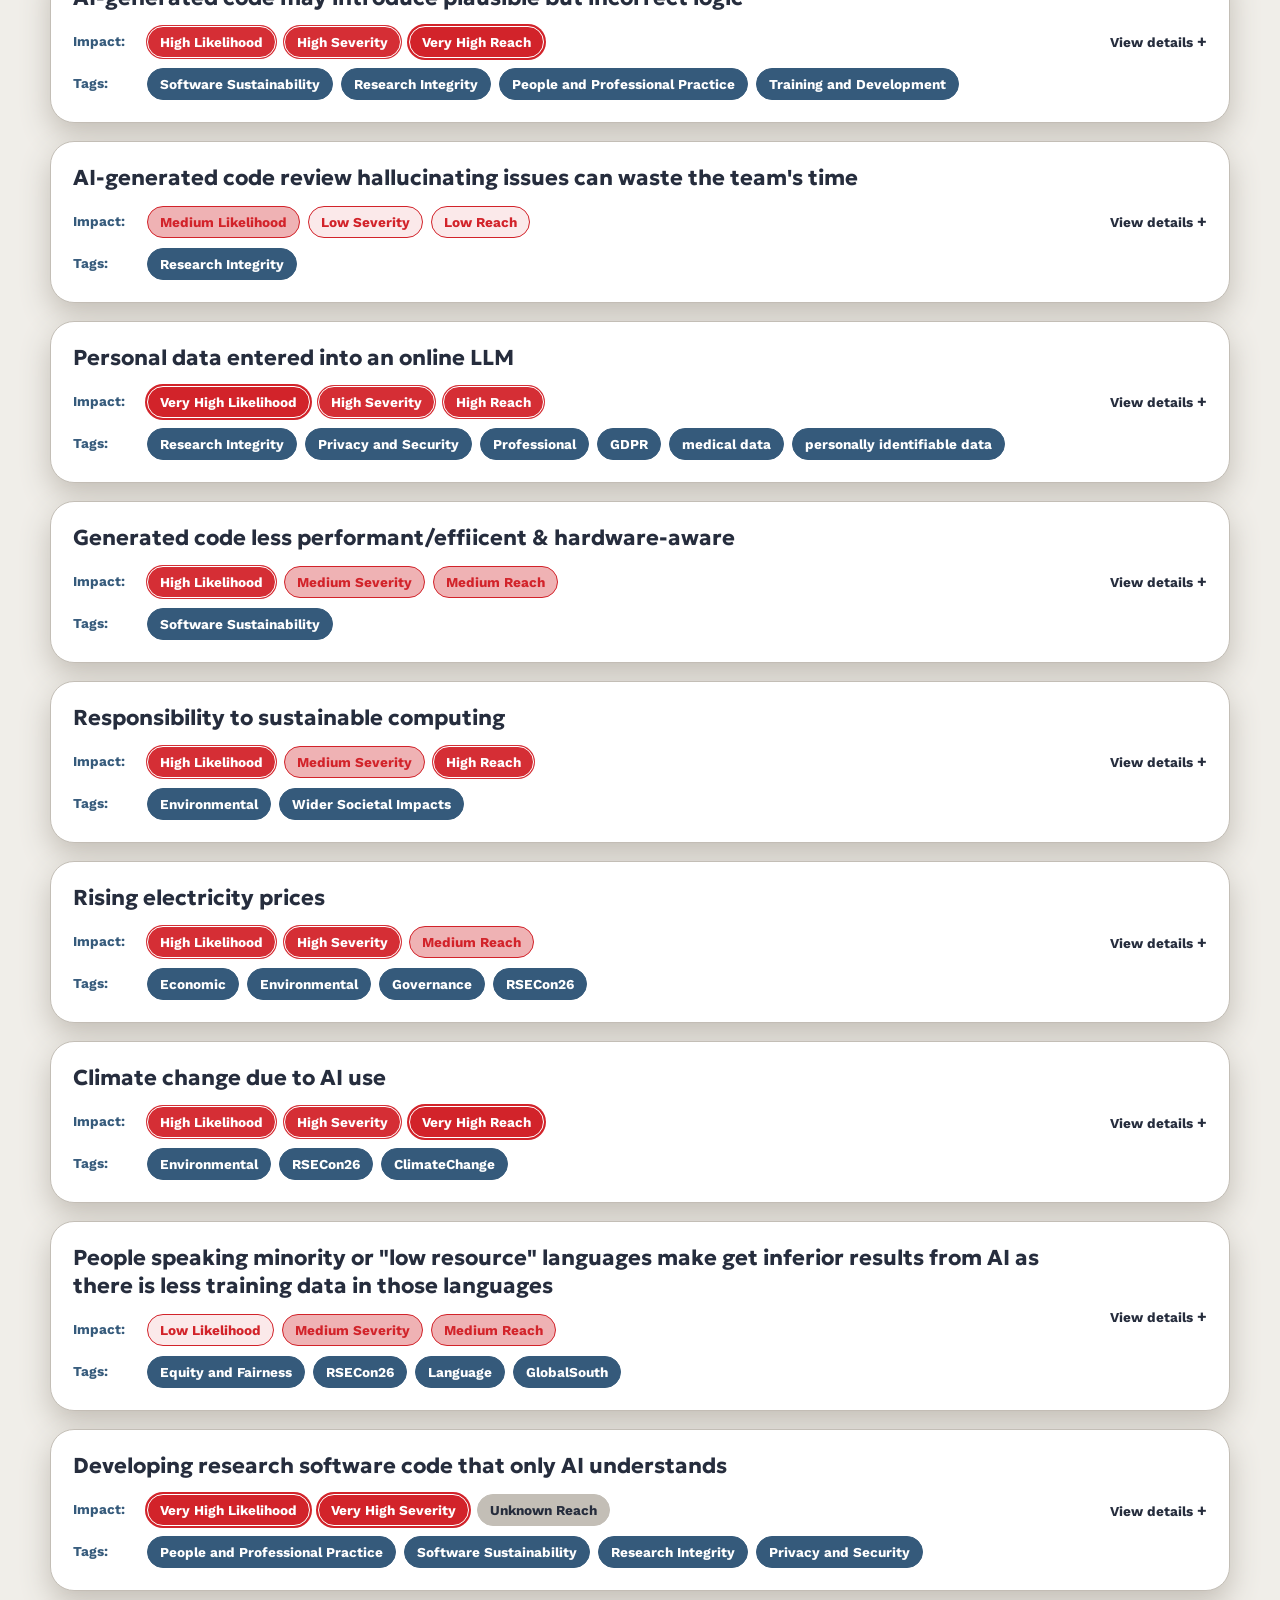
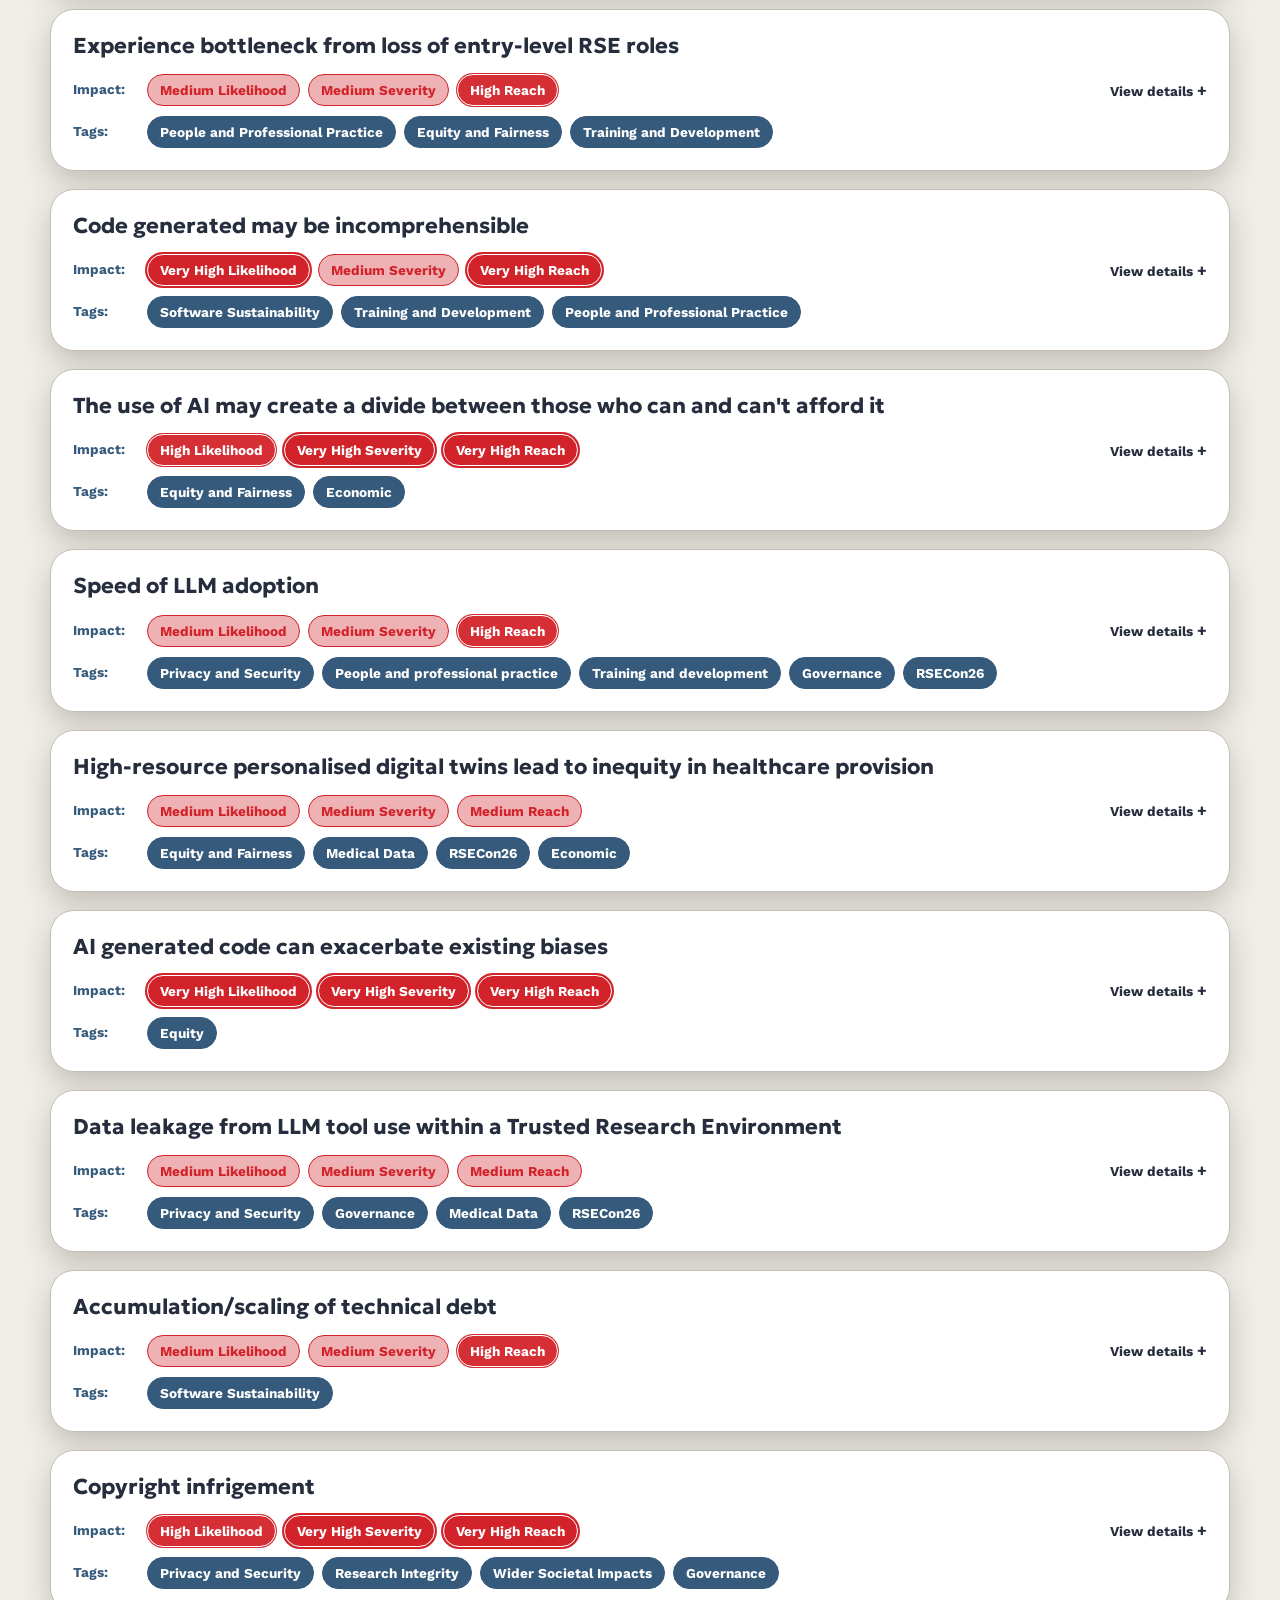
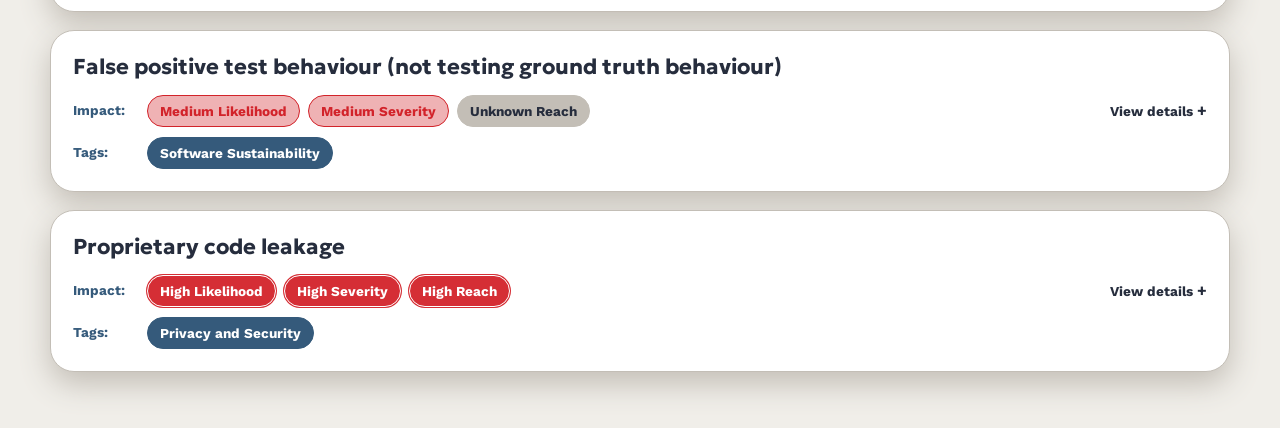
==== commit d22a277f: "deploy: cef4c4e7d2e23309b2dc66af62a470563a95f3fd" ====
--- a/index.html
+++ b/index.html
@@ -4,7 +4,7 @@
     <meta charset="UTF-8">
     <meta name="viewport" content="width=device-width, initial-scale=1.0">
     <title>Responsible AI Risk Register</title>
-    <link rel="stylesheet" href="./styles.css?v=75aa7c8b332c">
+    <link rel="stylesheet" href="./styles.css?v=59423322b7bf">
 </head>
 <body>
     <main class="page-shell">
@@ -156,8 +156,8 @@
     </template>
 
     <script>
-        window.REGISTER_ASSET_VERSION = "75aa7c8b332c";
+        window.REGISTER_ASSET_VERSION = "59423322b7bf";
     </script>
-    <script src="./app.js?v=75aa7c8b332c"></script>
+    <script src="./app.js?v=59423322b7bf"></script>
 </body>
 </html>
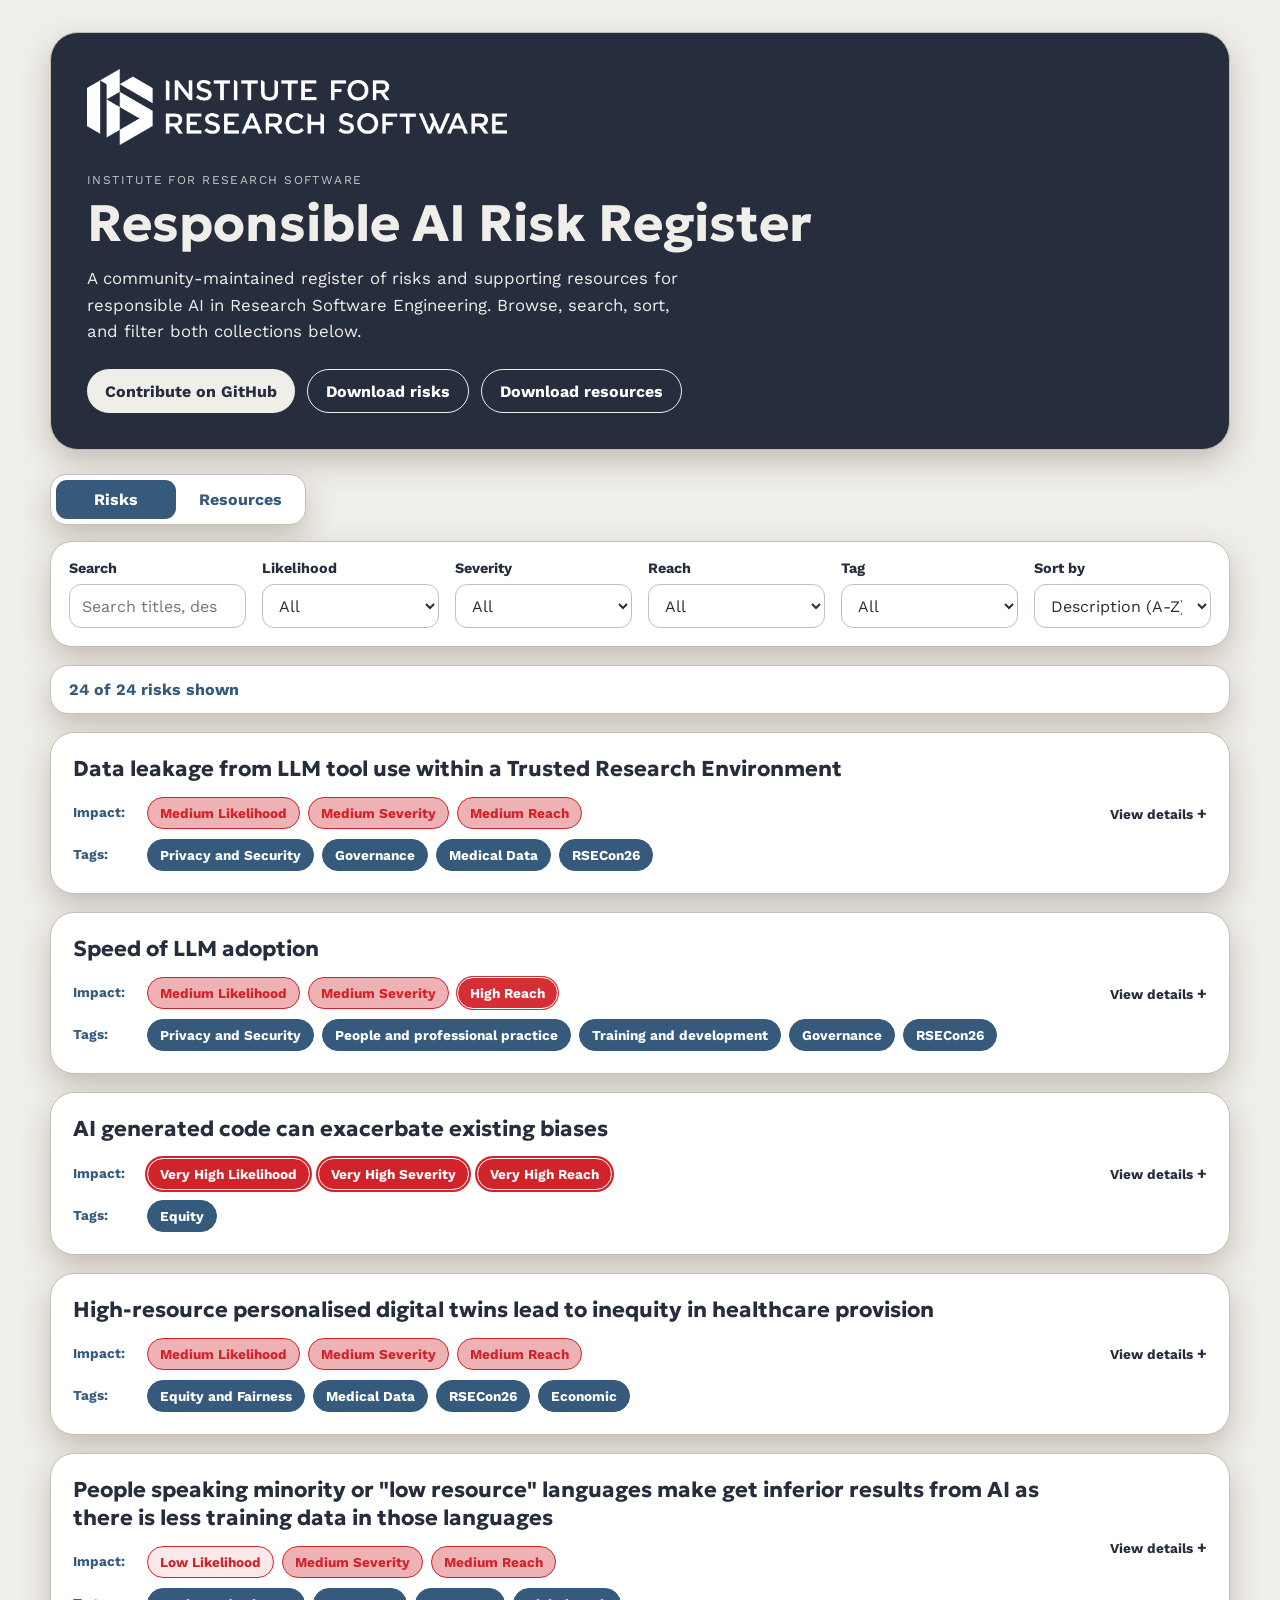
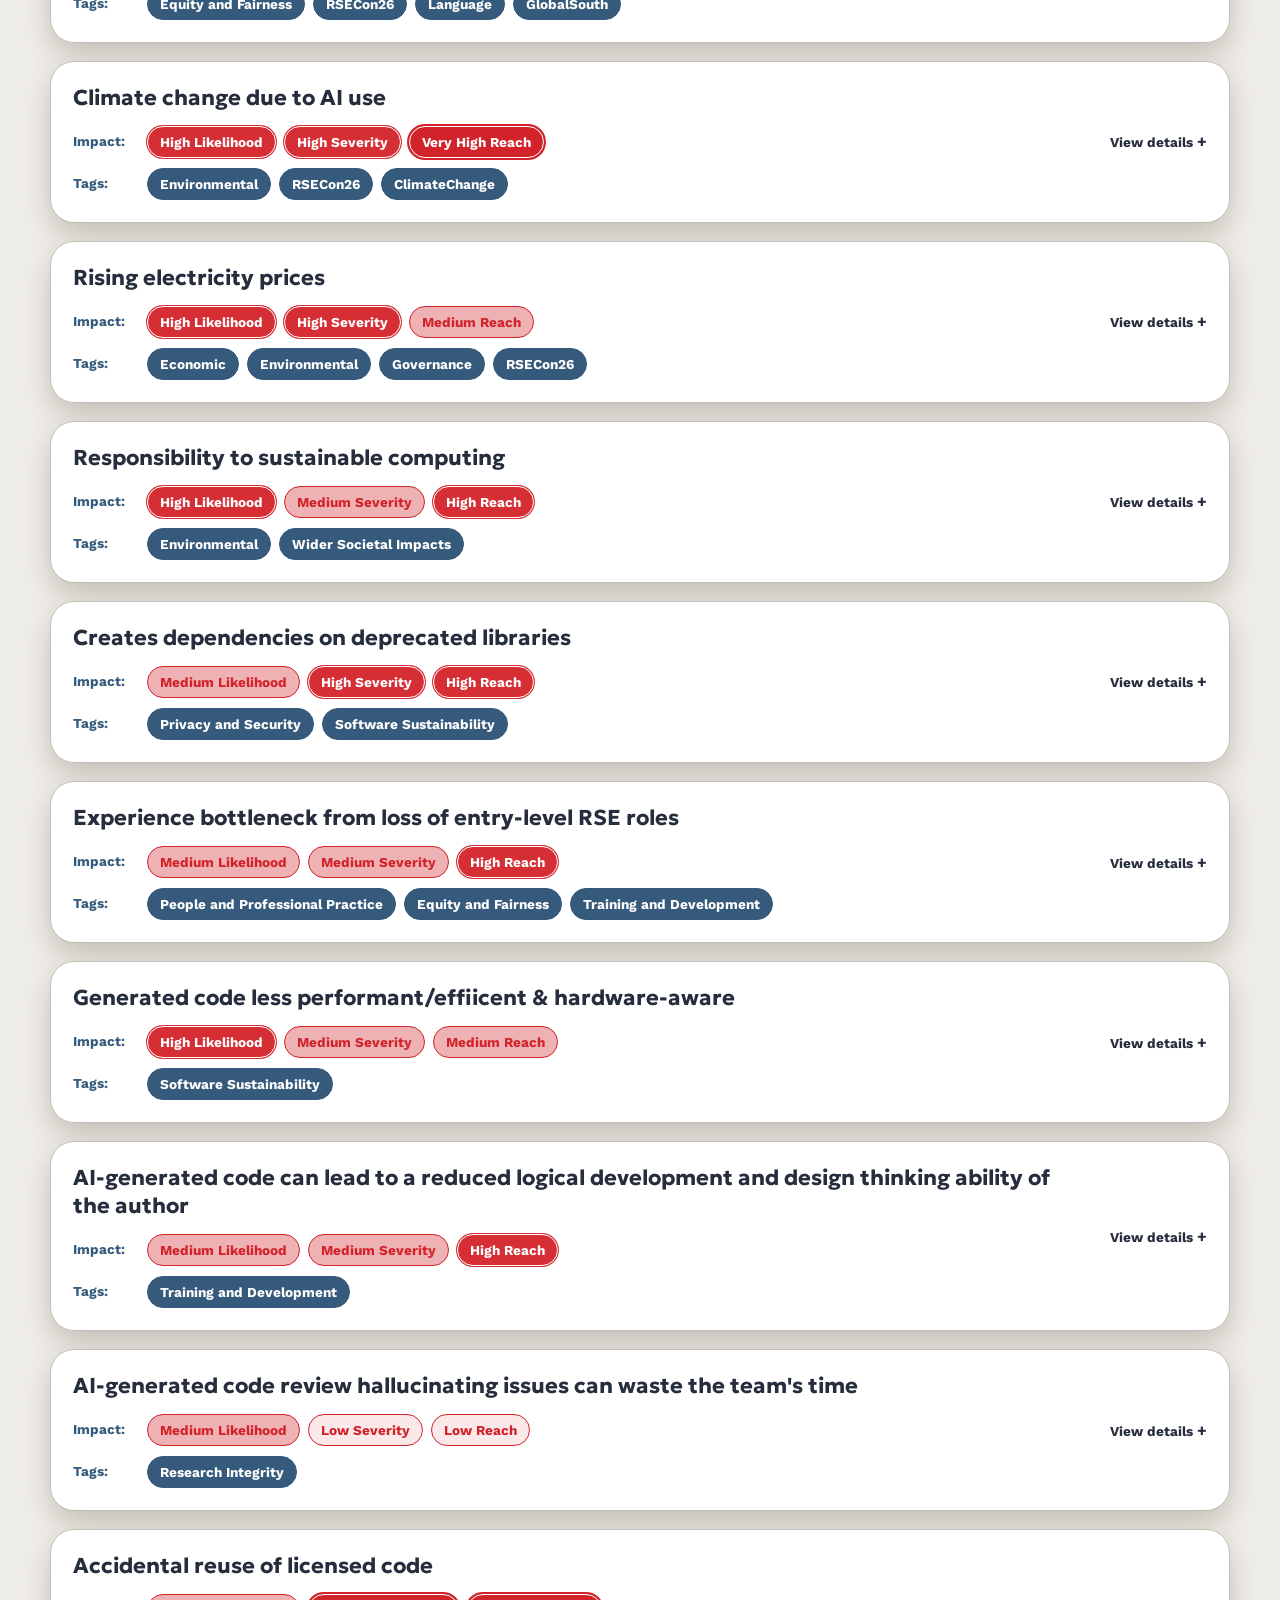
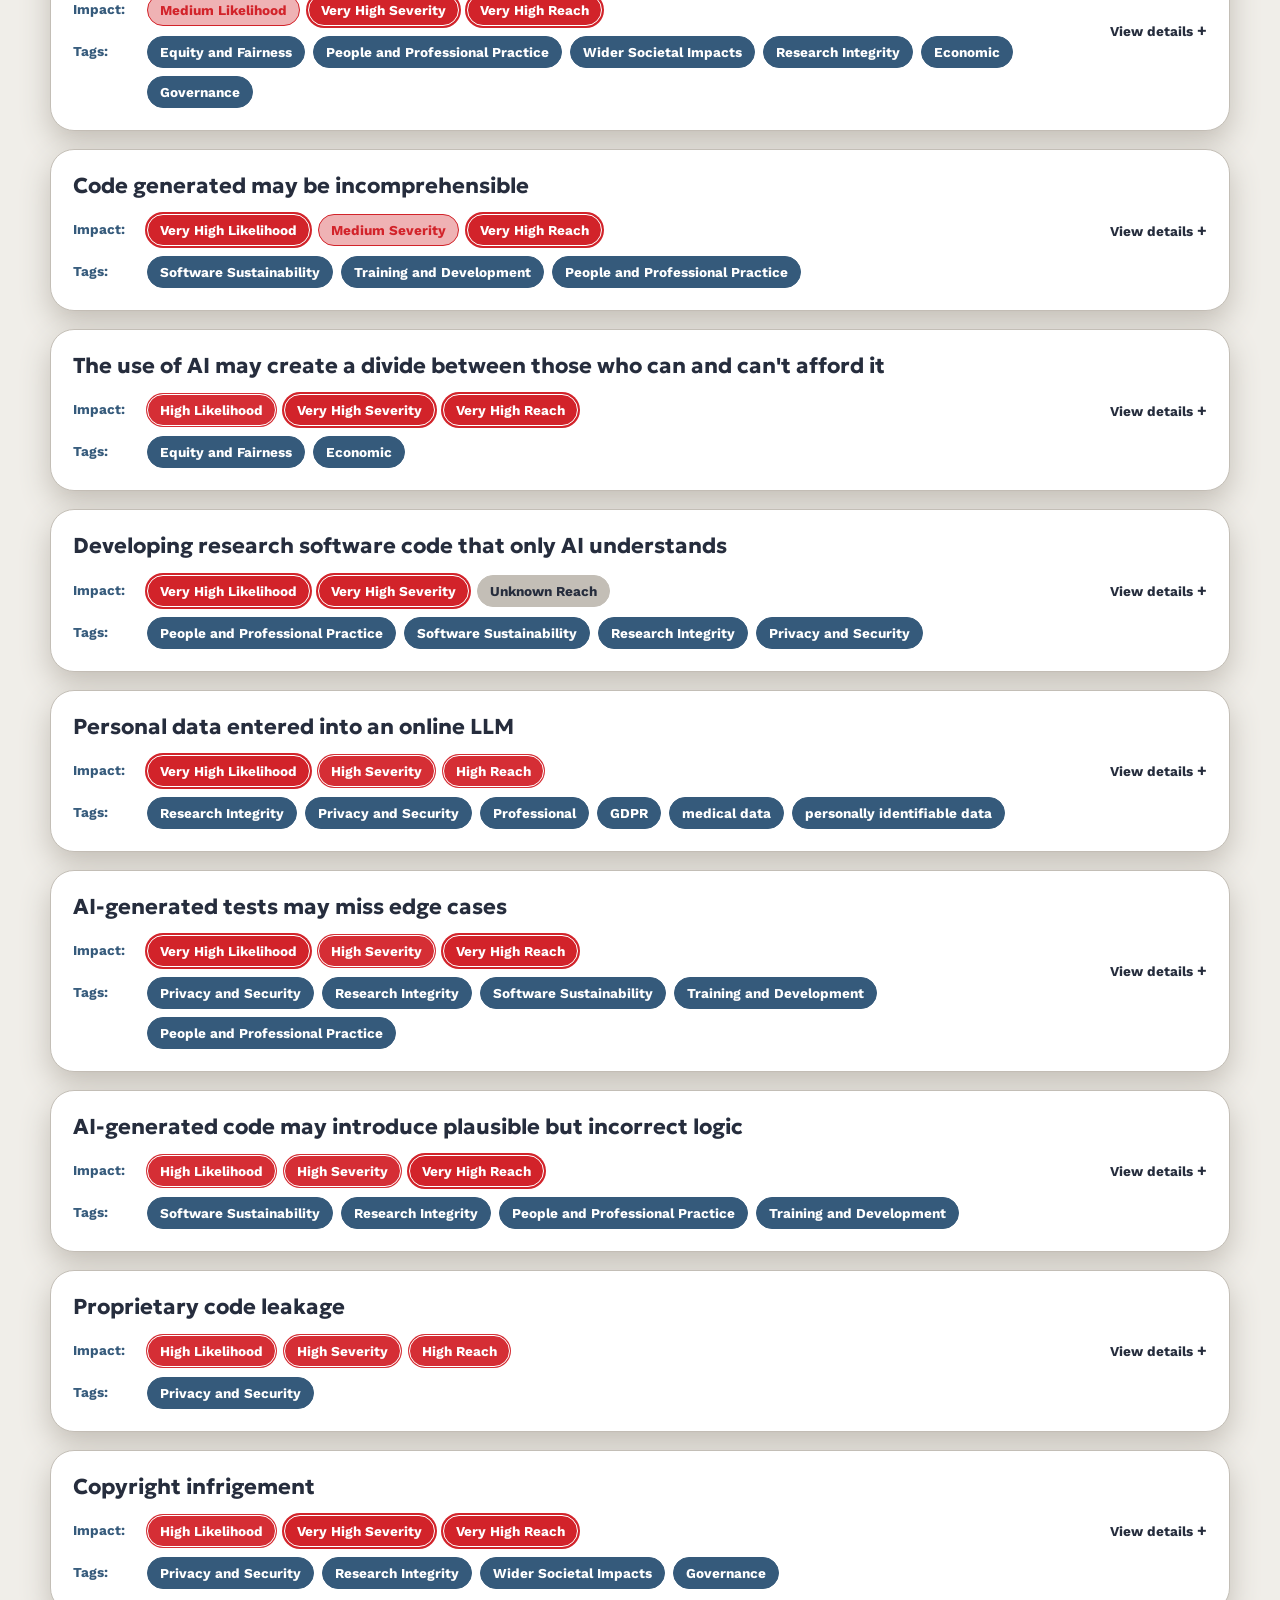
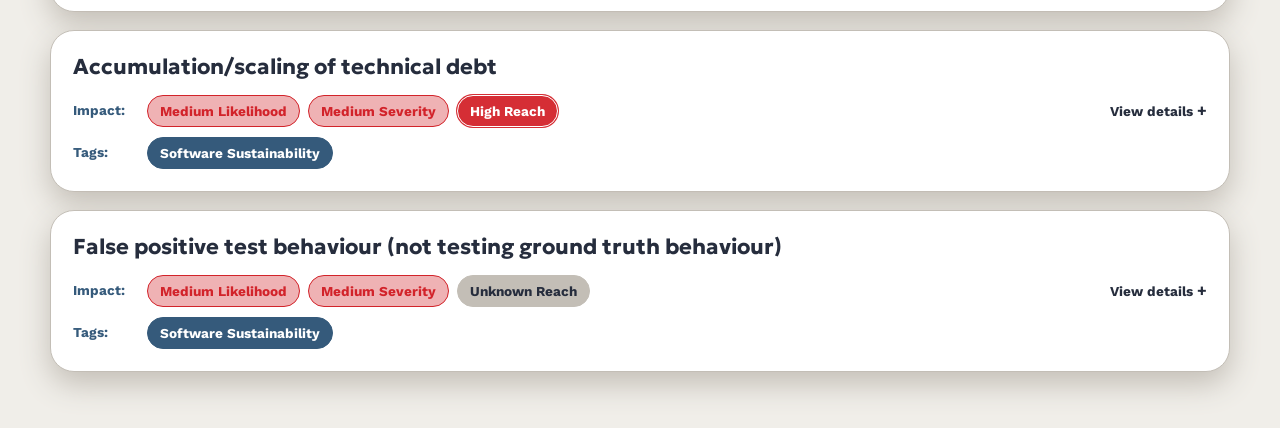
==== commit d9678438: "deploy: 18cf0f52f3ee4be08386b0514b314fc36b2755b6" ====
--- a/index.html
+++ b/index.html
@@ -4,7 +4,7 @@
     <meta charset="UTF-8">
     <meta name="viewport" content="width=device-width, initial-scale=1.0">
     <title>Responsible AI Risk Register</title>
-    <link rel="stylesheet" href="./styles.css?v=59423322b7bf">
+    <link rel="stylesheet" href="./styles.css?v=f5cdb737fe19">
 </head>
 <body>
     <main class="page-shell">
@@ -156,8 +156,8 @@
     </template>
 
     <script>
-        window.REGISTER_ASSET_VERSION = "59423322b7bf";
+        window.REGISTER_ASSET_VERSION = "f5cdb737fe19";
     </script>
-    <script src="./app.js?v=59423322b7bf"></script>
+    <script src="./app.js?v=f5cdb737fe19"></script>
 </body>
 </html>
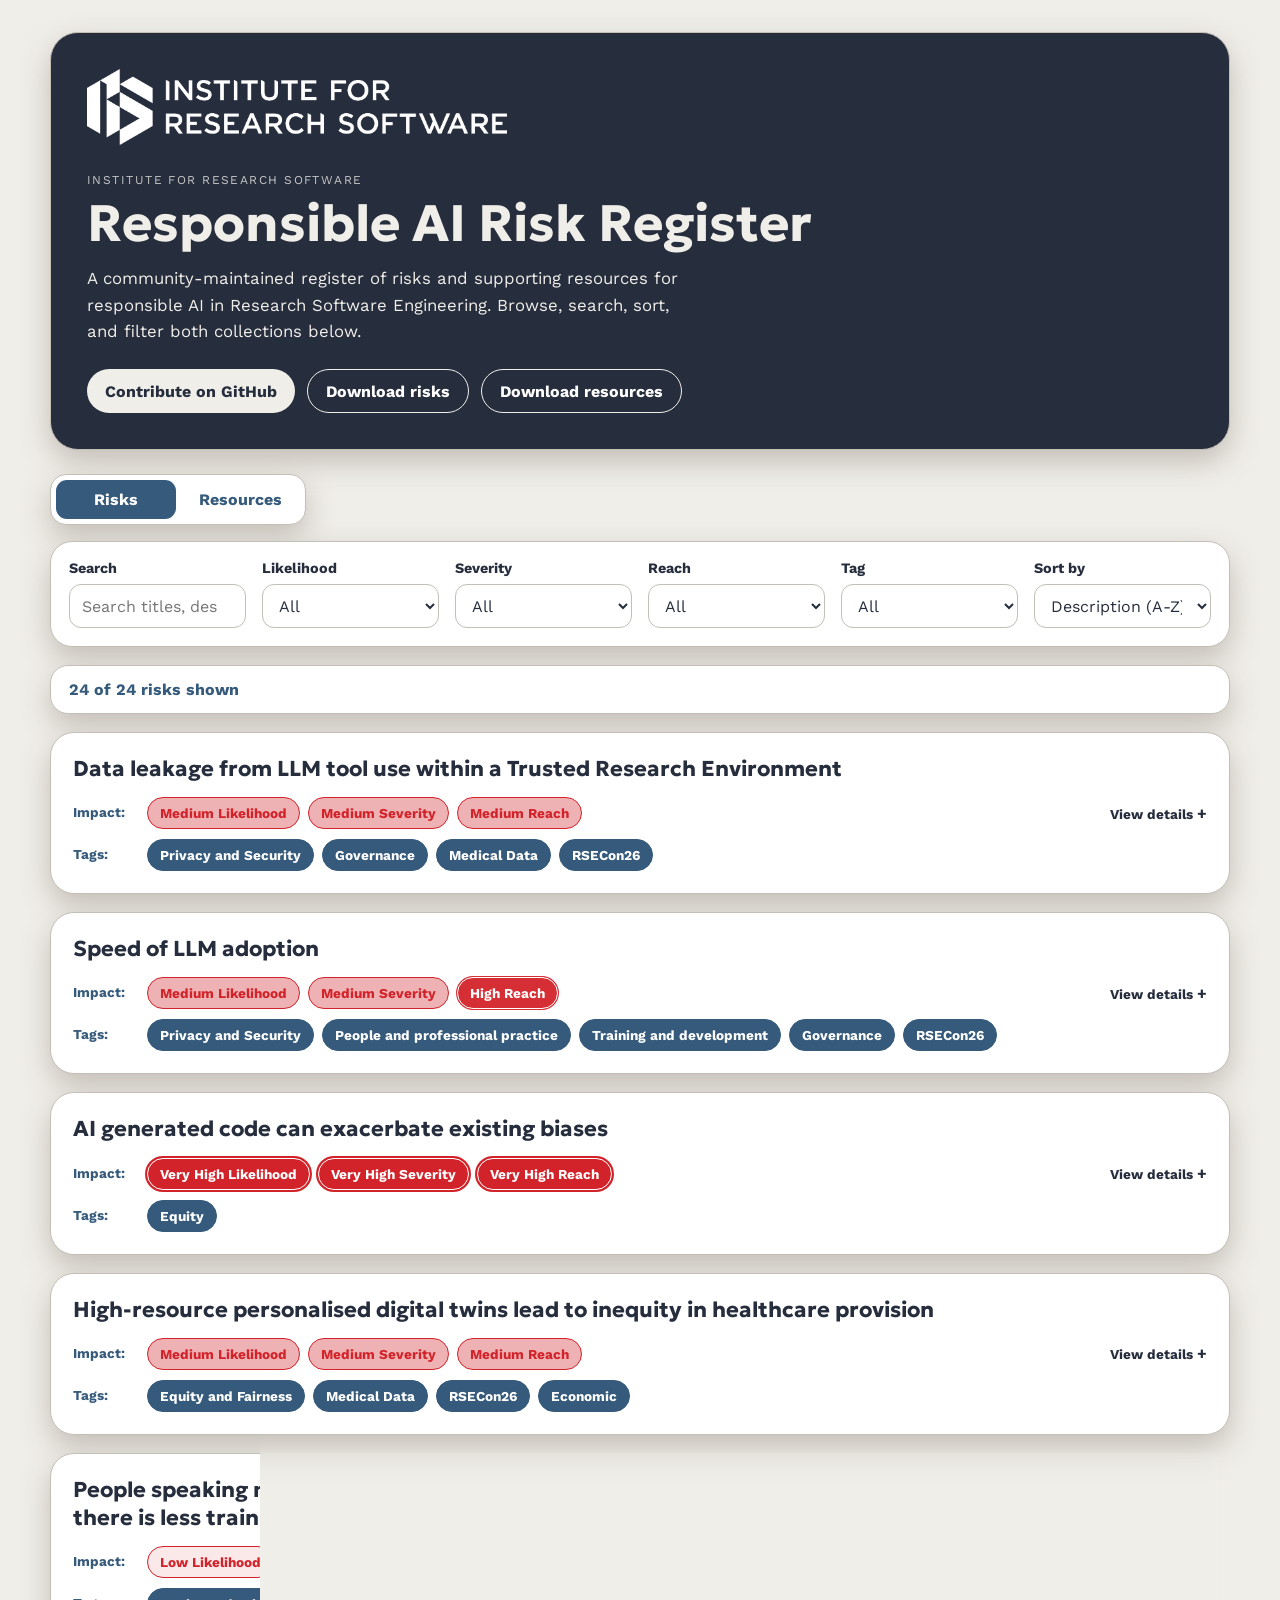
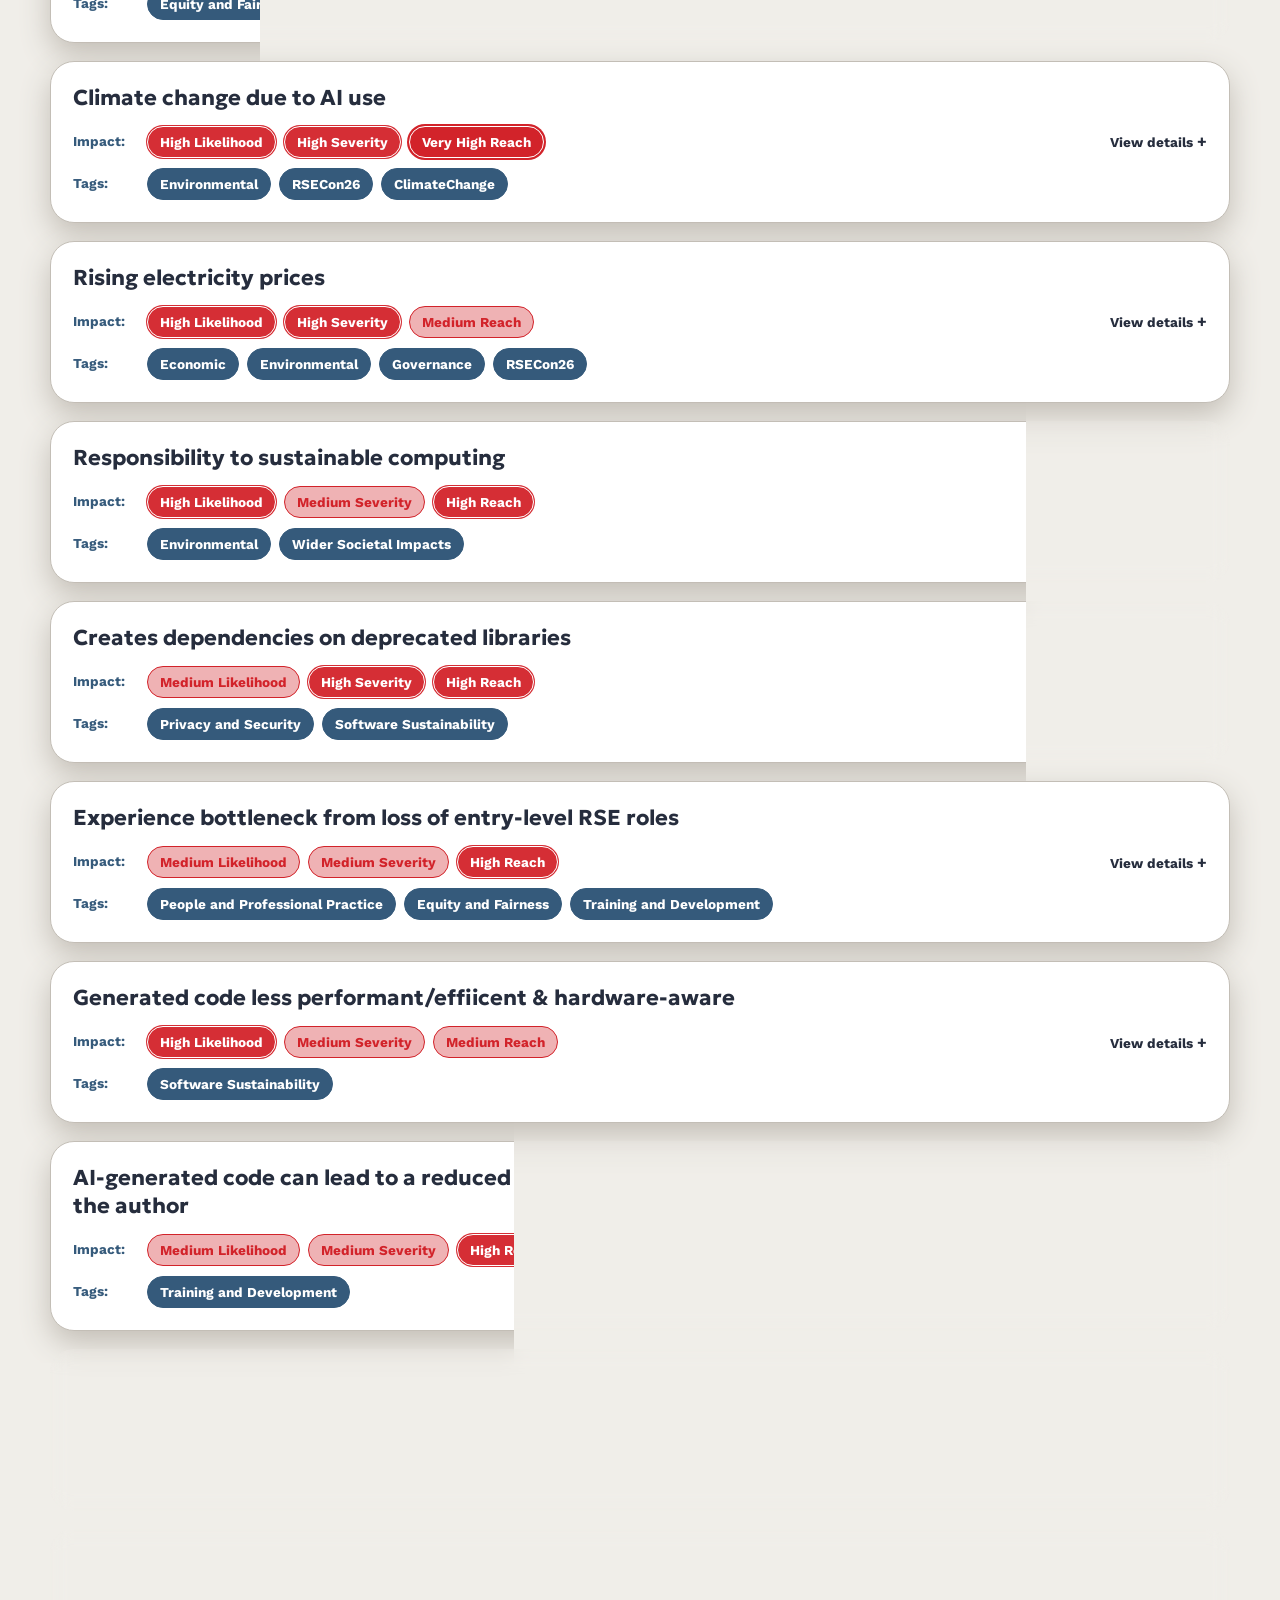
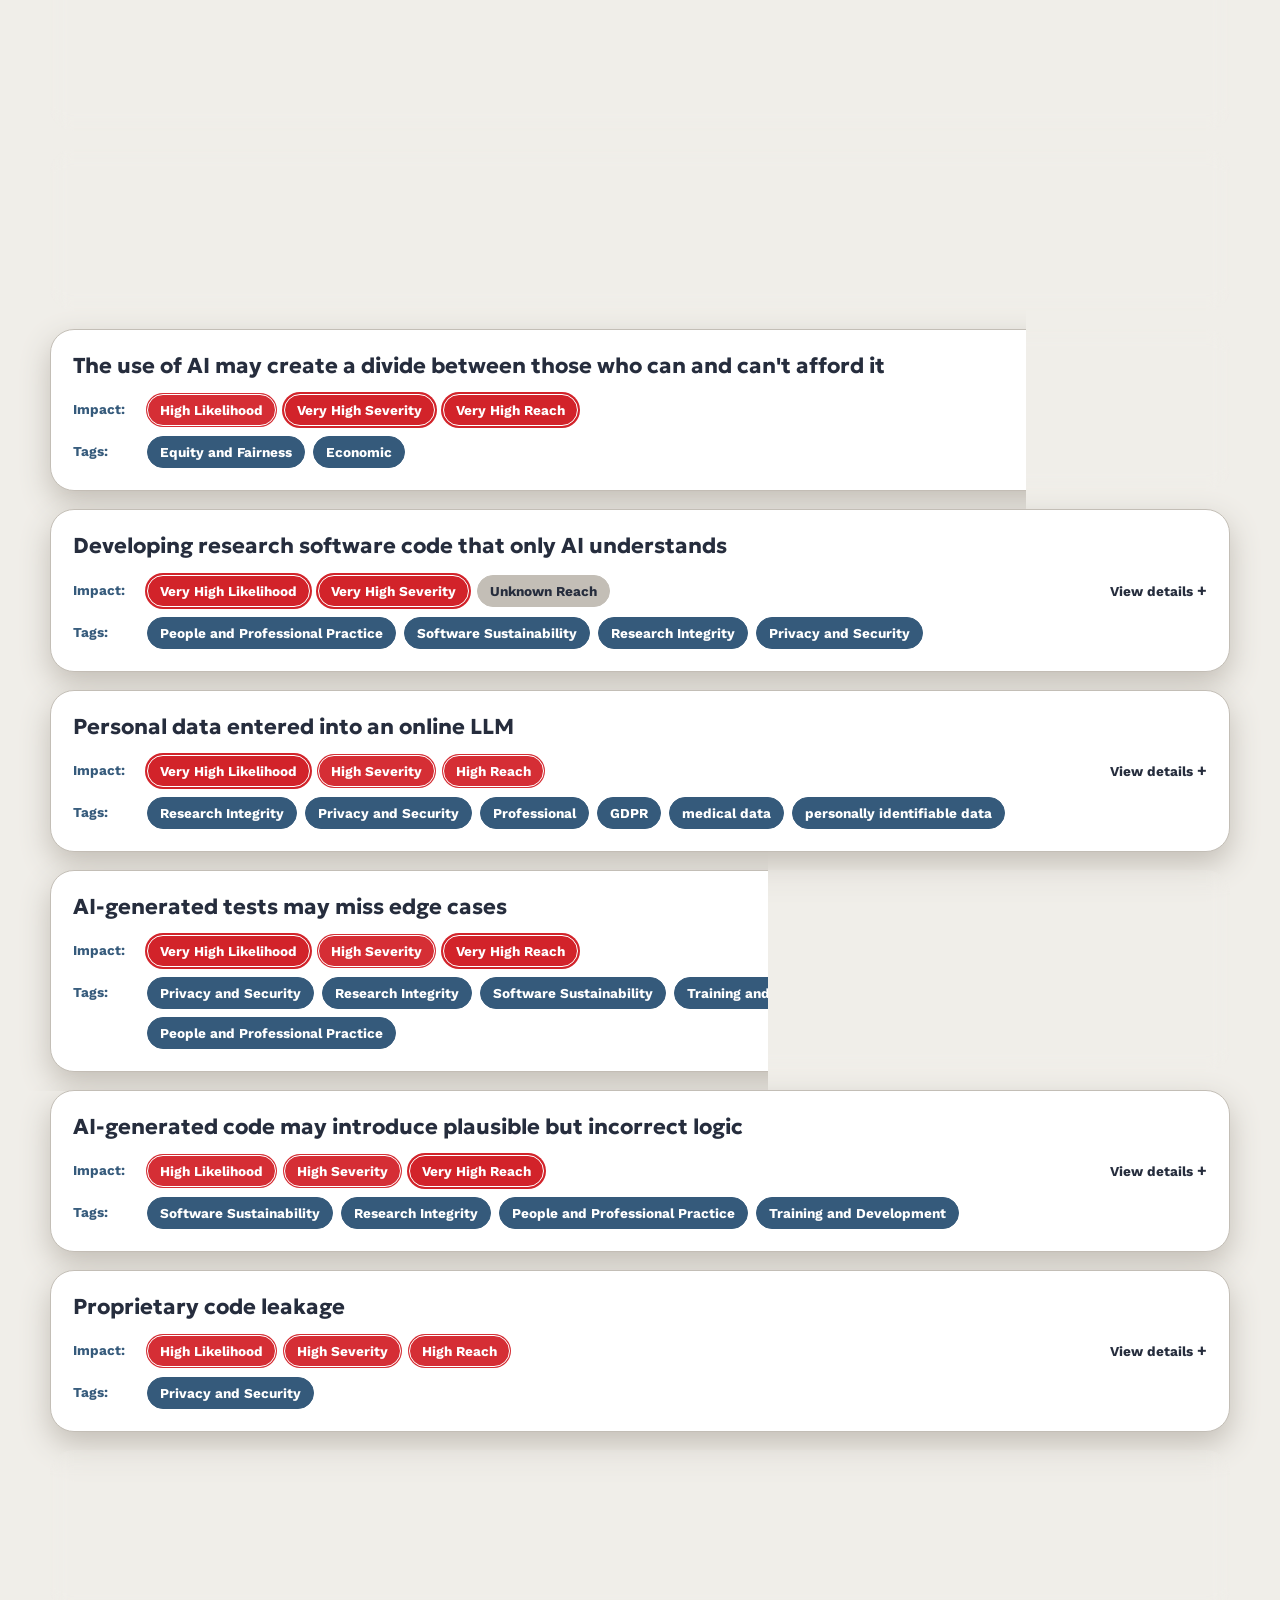
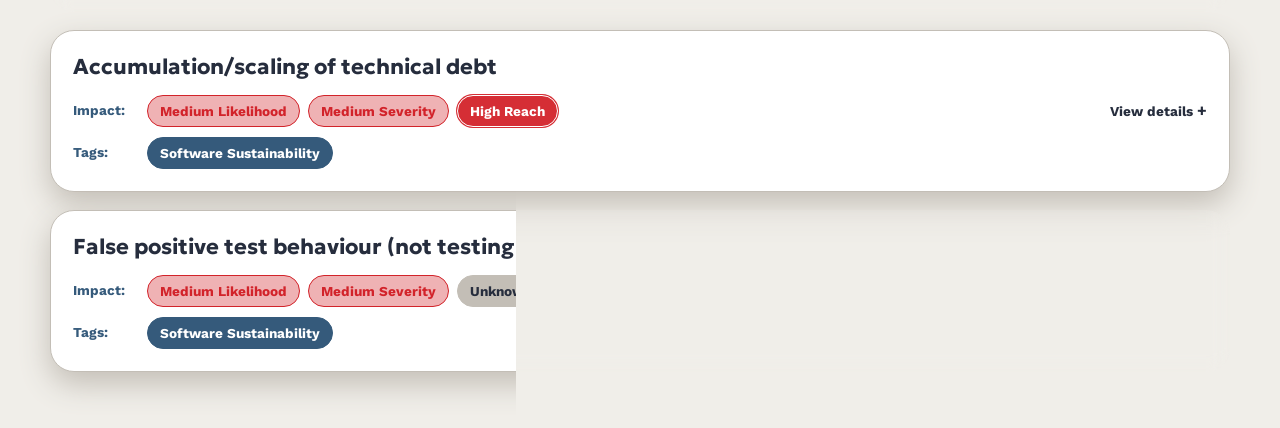
==== commit a49c515d: "deploy: 18cf0f52f3ee4be08386b0514b314fc36b2755b6" ====
--- a/index.html
+++ b/index.html
@@ -4,7 +4,7 @@
     <meta charset="UTF-8">
     <meta name="viewport" content="width=device-width, initial-scale=1.0">
     <title>Responsible AI Risk Register</title>
-    <link rel="stylesheet" href="./styles.css?v=f5cdb737fe19">
+    <link rel="stylesheet" href="./styles.css?v=183ea77fc715">
 </head>
 <body>
     <main class="page-shell">
@@ -156,8 +156,8 @@
     </template>
 
     <script>
-        window.REGISTER_ASSET_VERSION = "f5cdb737fe19";
+        window.REGISTER_ASSET_VERSION = "183ea77fc715";
     </script>
-    <script src="./app.js?v=f5cdb737fe19"></script>
+    <script src="./app.js?v=183ea77fc715"></script>
 </body>
 </html>
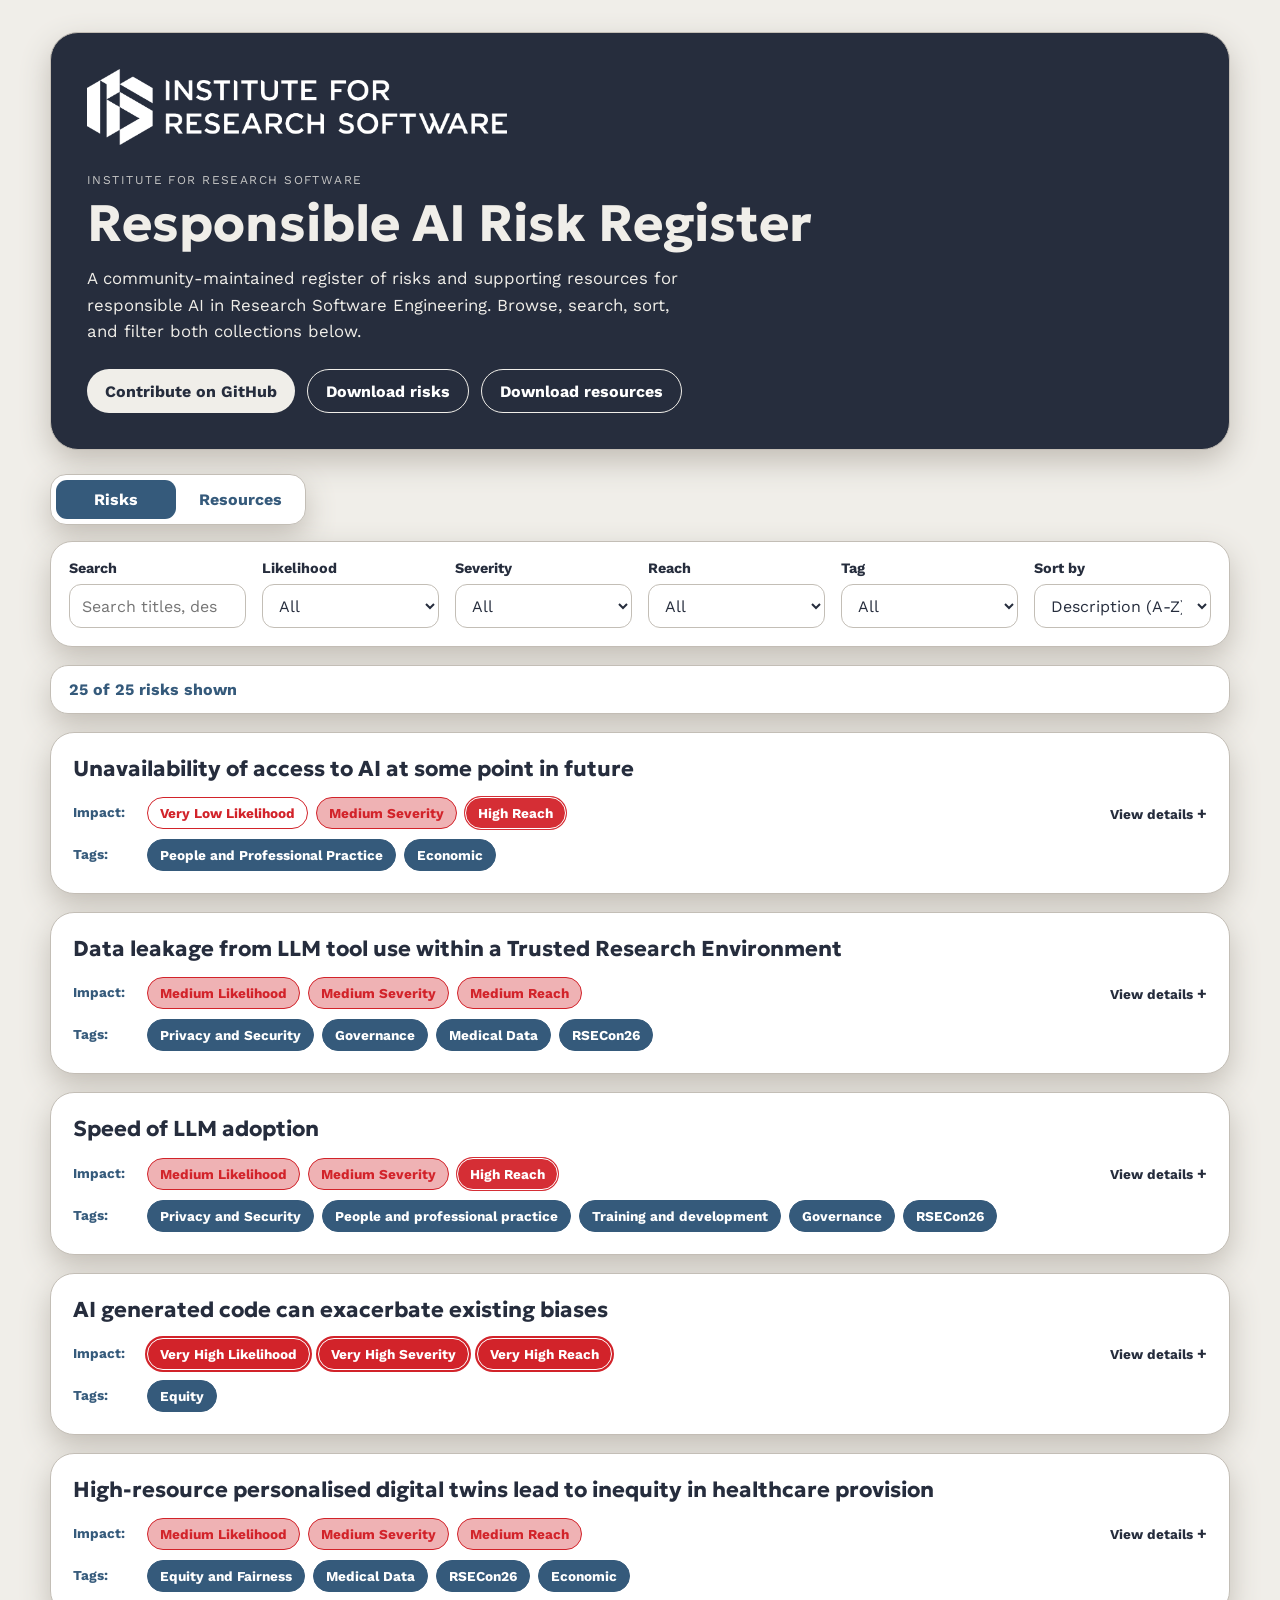
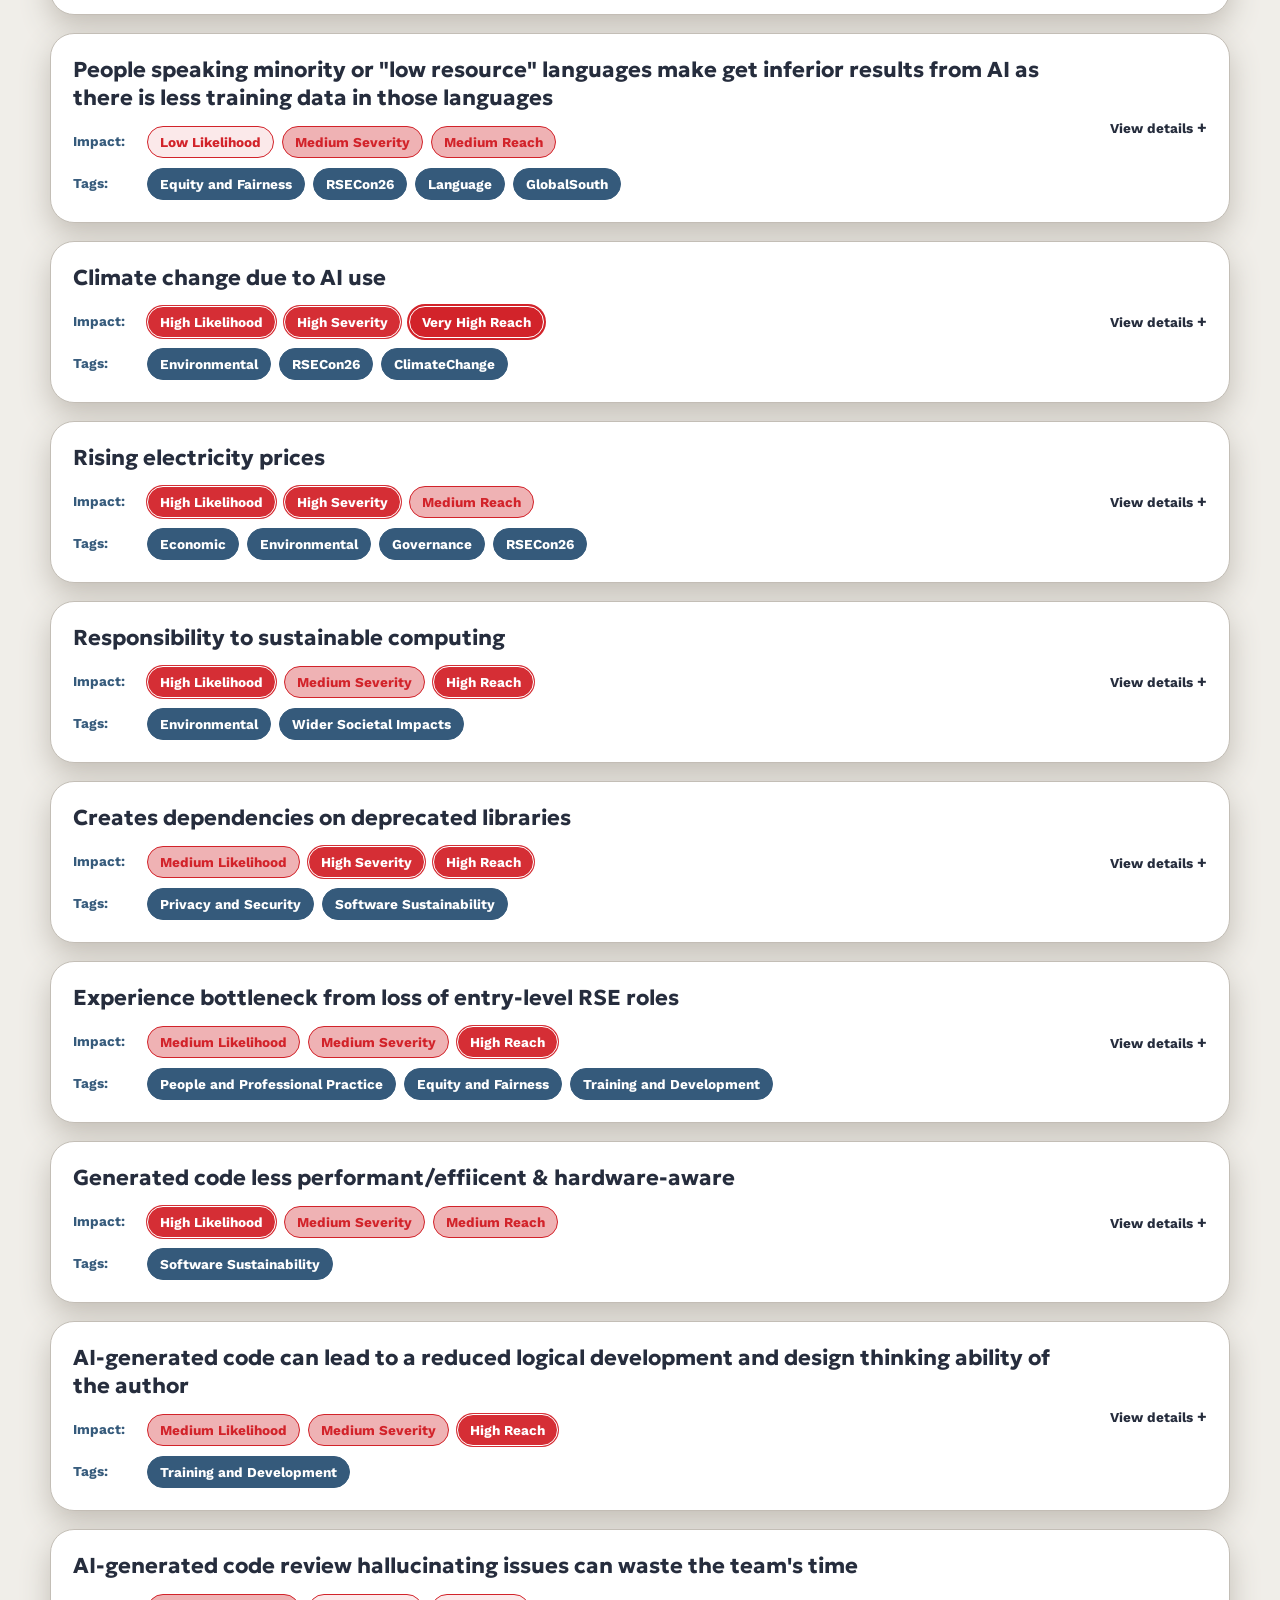
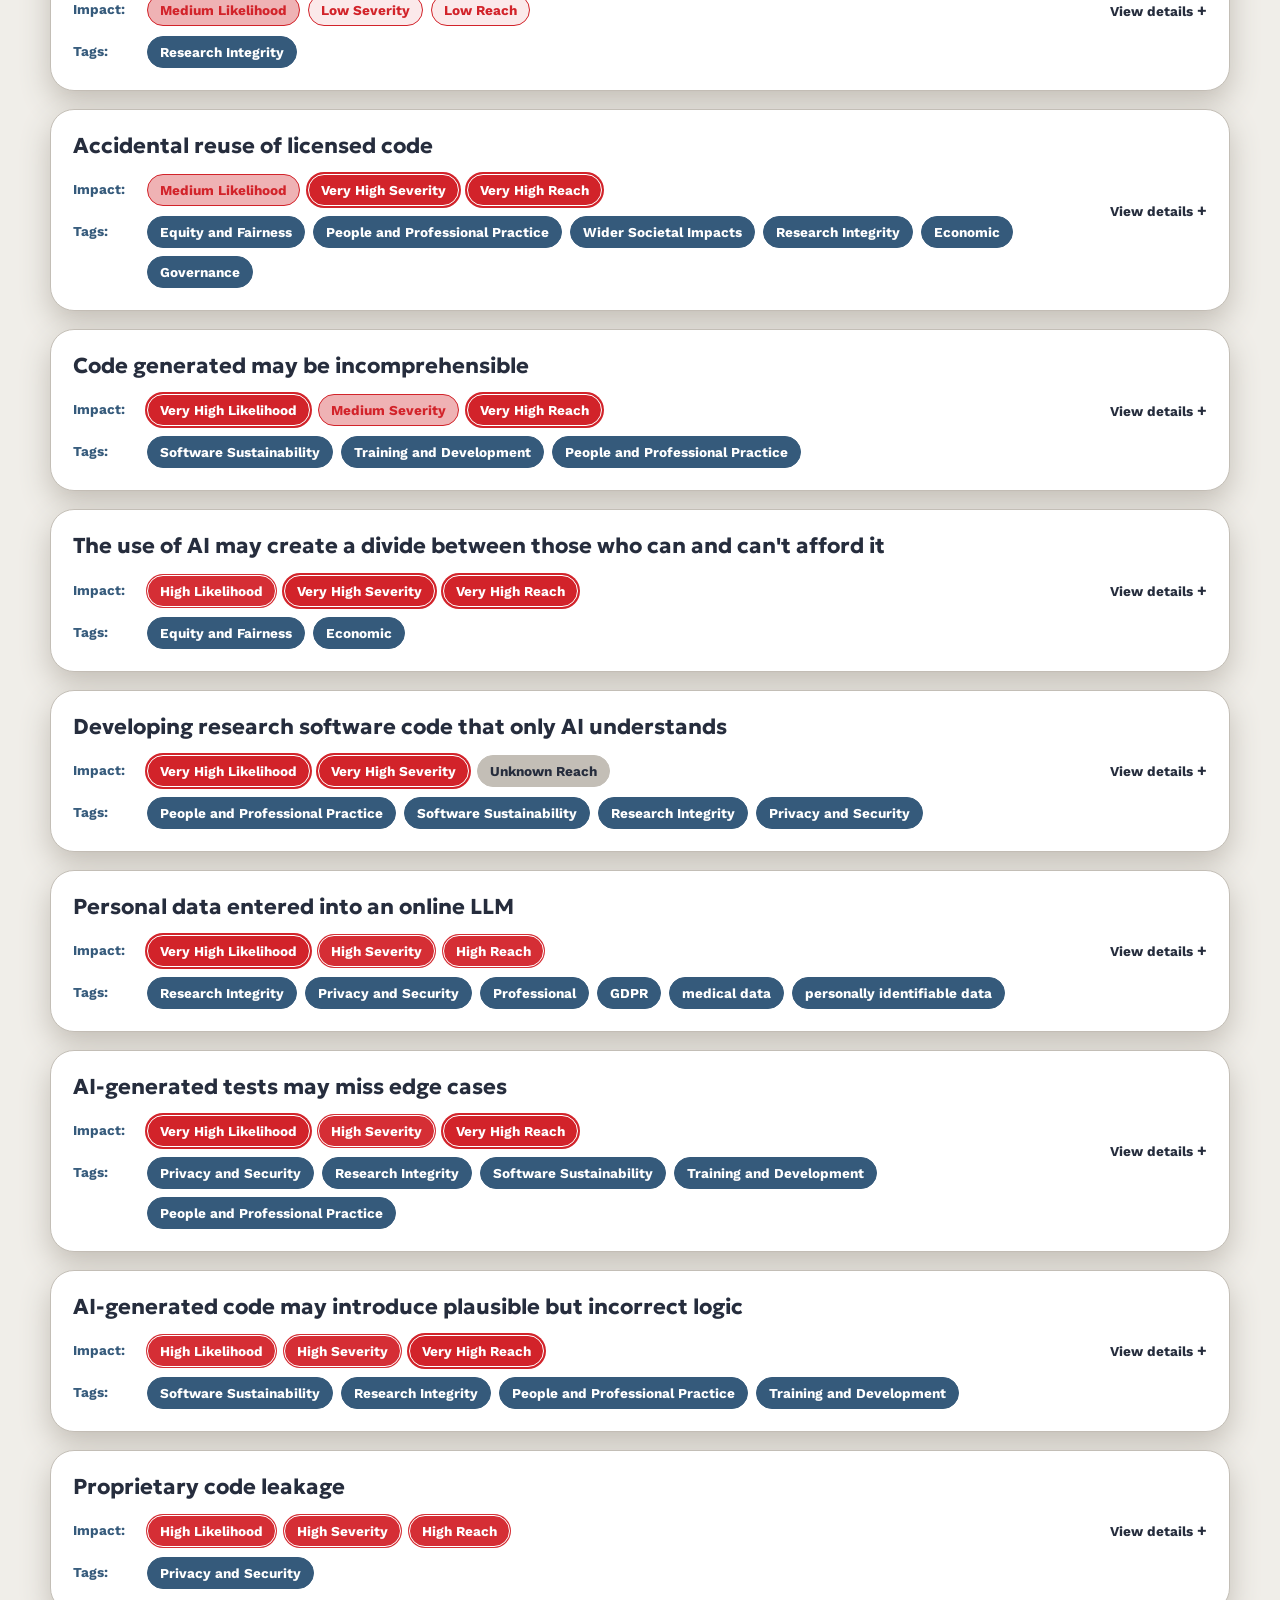
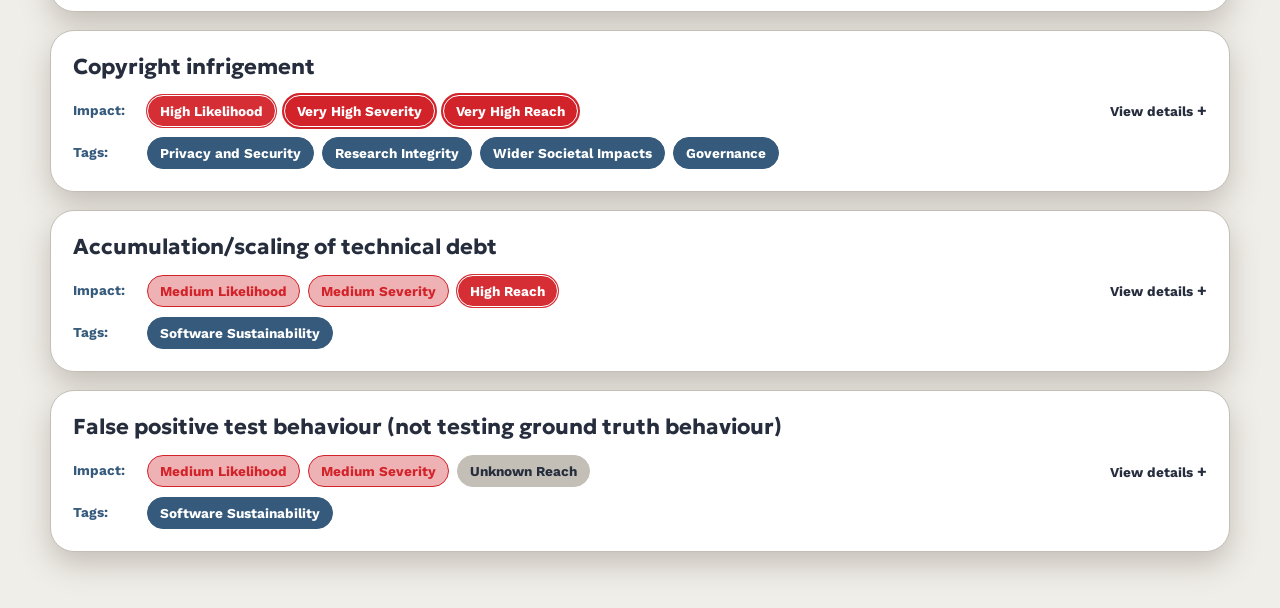
==== commit 70651c53: "deploy: d7c2a2be52e5274ccbd1c2f9e866b4b71858c985" ====
--- a/index.html
+++ b/index.html
@@ -4,7 +4,7 @@
     <meta charset="UTF-8">
     <meta name="viewport" content="width=device-width, initial-scale=1.0">
     <title>Responsible AI Risk Register</title>
-    <link rel="stylesheet" href="./styles.css?v=183ea77fc715">
+    <link rel="stylesheet" href="./styles.css?v=f16b228e2552">
 </head>
 <body>
     <main class="page-shell">
@@ -156,8 +156,8 @@
     </template>
 
     <script>
-        window.REGISTER_ASSET_VERSION = "183ea77fc715";
+        window.REGISTER_ASSET_VERSION = "f16b228e2552";
     </script>
-    <script src="./app.js?v=183ea77fc715"></script>
+    <script src="./app.js?v=f16b228e2552"></script>
 </body>
 </html>
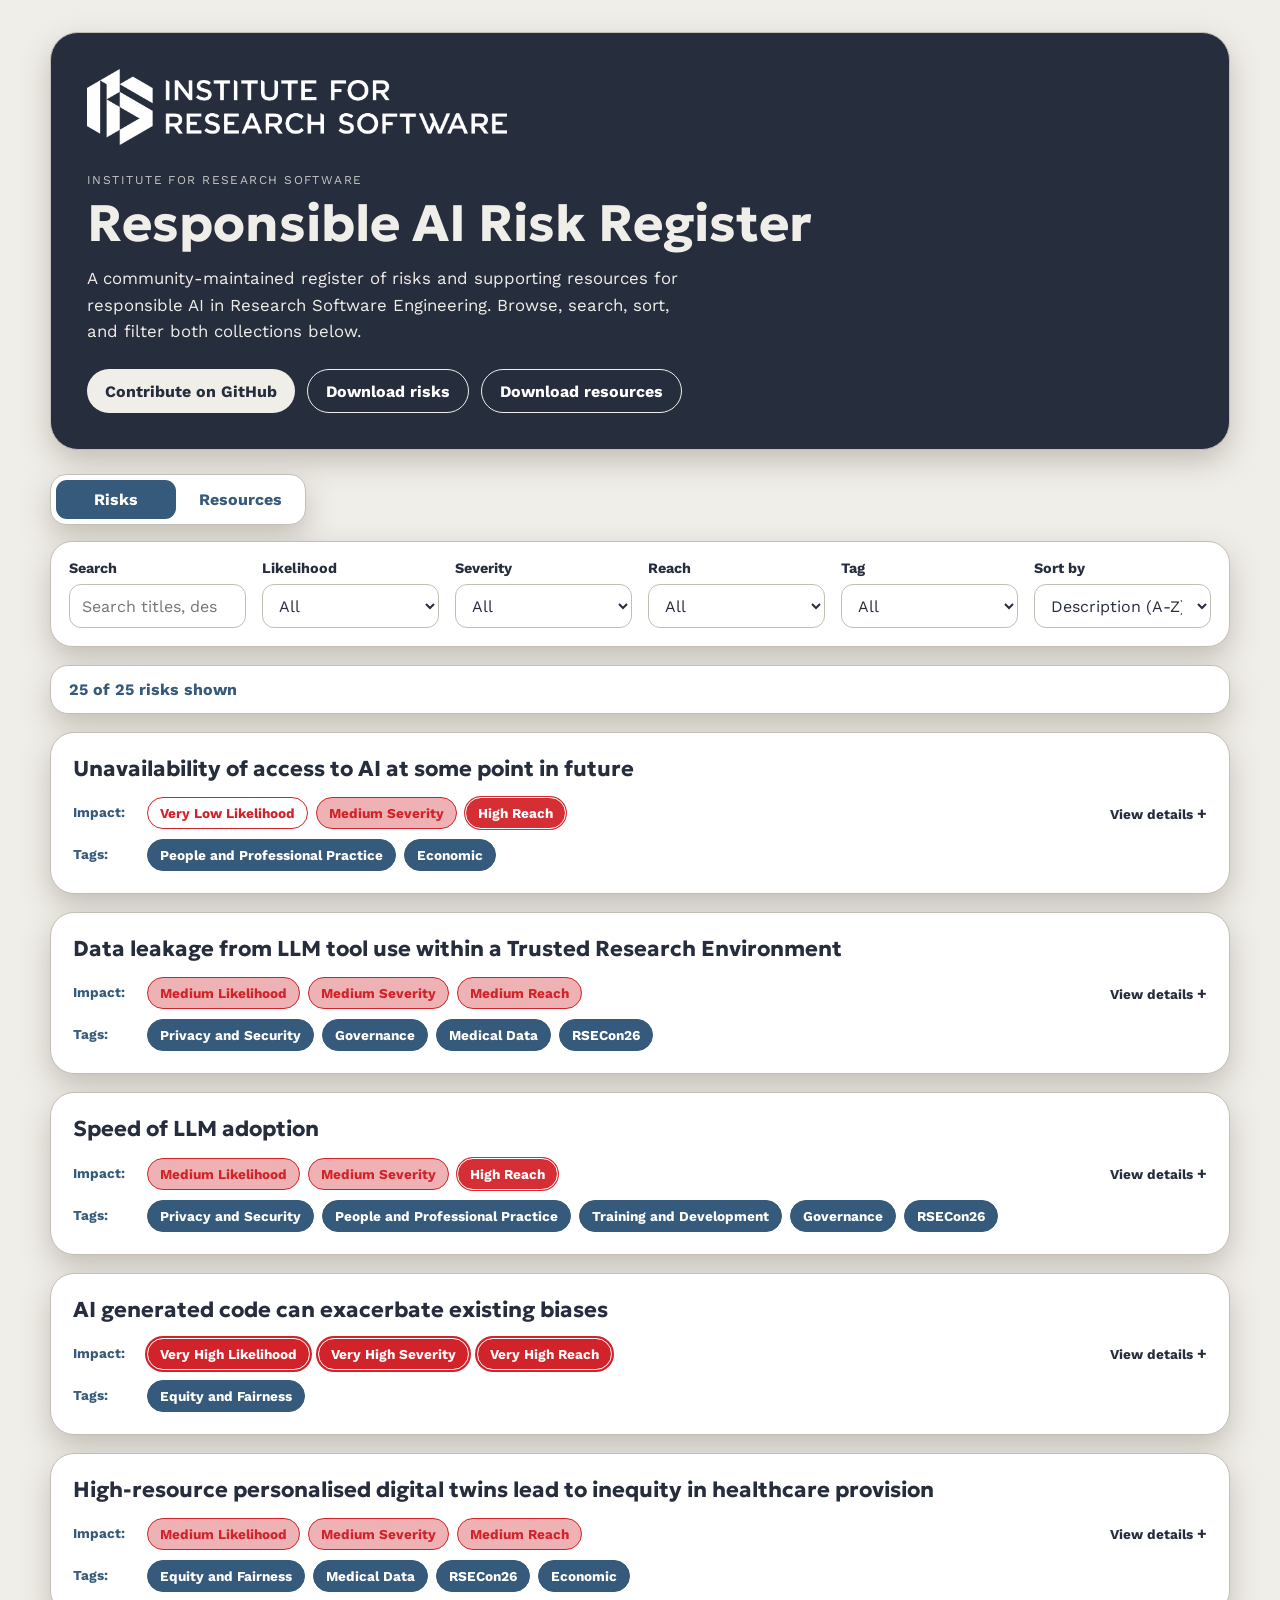
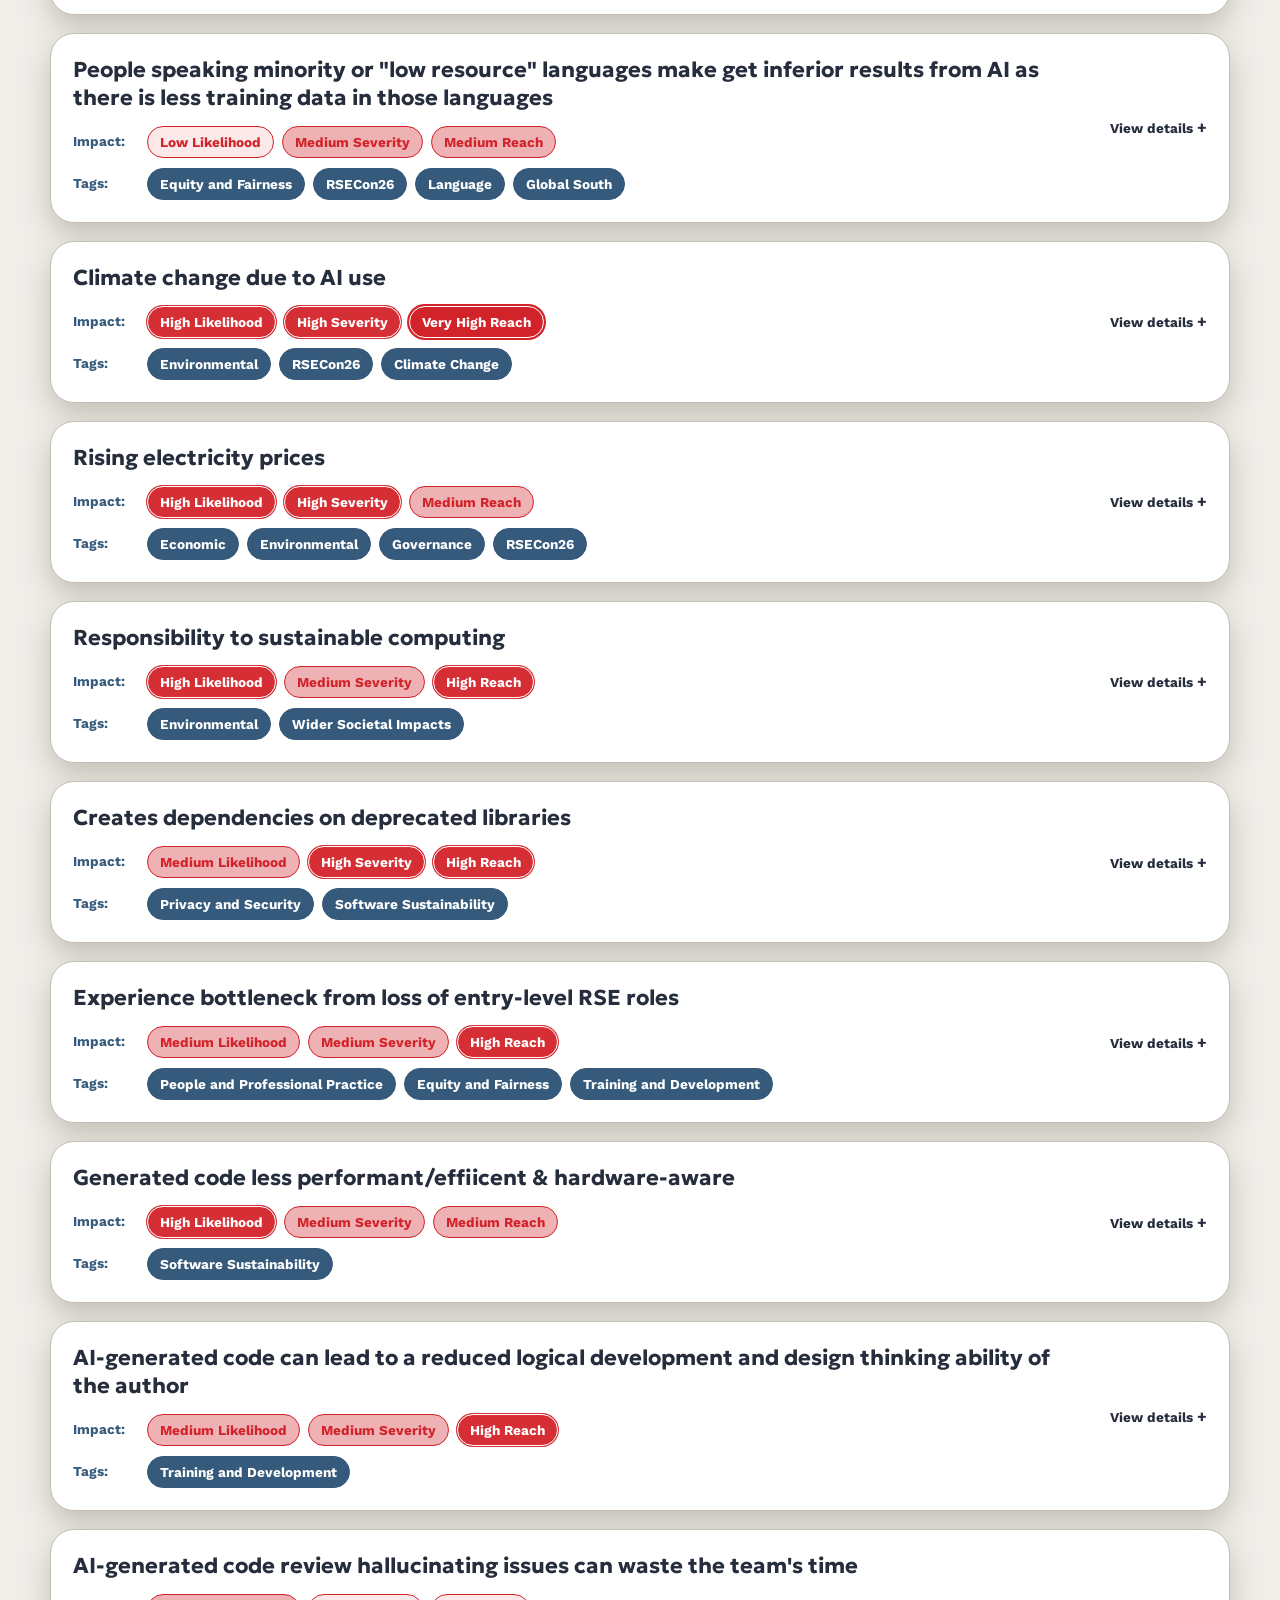
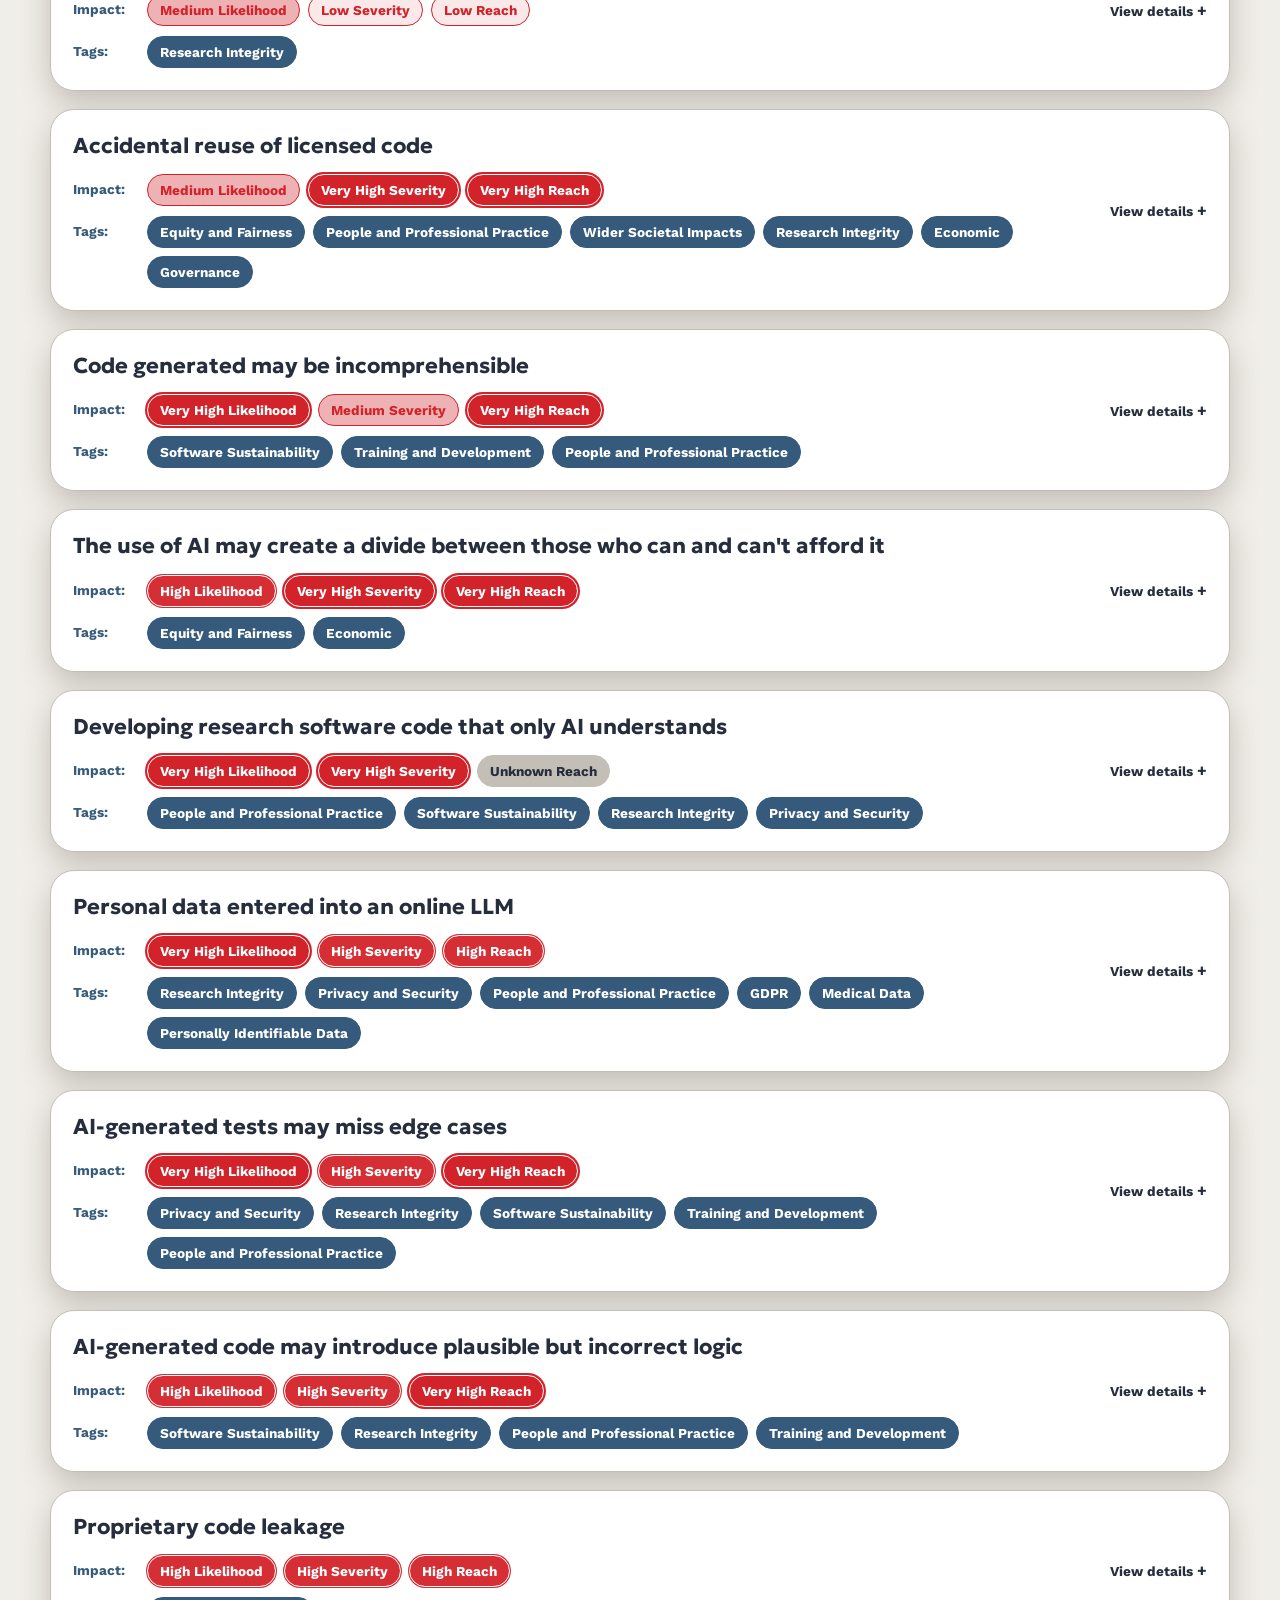
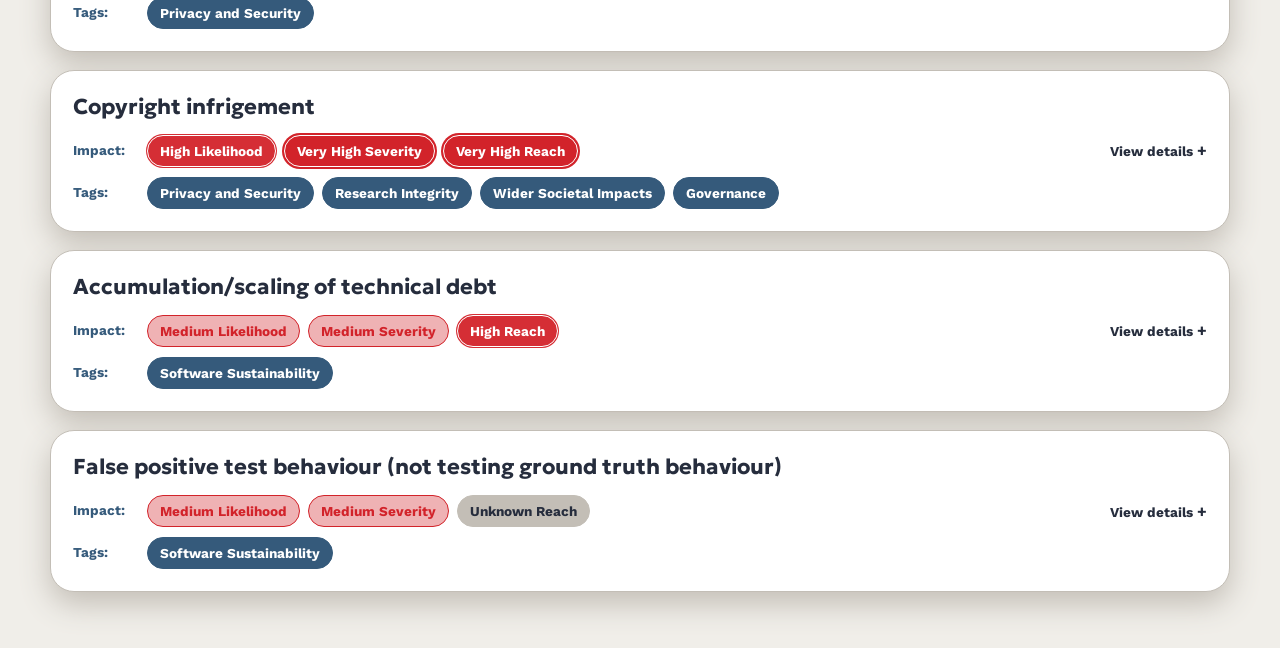
==== commit b3a90abc: "deploy: 2cc4c03496c322e6e1b596e0ca9843ddb0f56582" ====
--- a/index.html
+++ b/index.html
@@ -4,7 +4,7 @@
     <meta charset="UTF-8">
     <meta name="viewport" content="width=device-width, initial-scale=1.0">
     <title>Responsible AI Risk Register</title>
-    <link rel="stylesheet" href="./styles.css?v=f16b228e2552">
+    <link rel="stylesheet" href="./styles.css?v=7e2764bc63fc">
 </head>
 <body>
     <main class="page-shell">
@@ -156,8 +156,8 @@
     </template>
 
     <script>
-        window.REGISTER_ASSET_VERSION = "f16b228e2552";
+        window.REGISTER_ASSET_VERSION = "7e2764bc63fc";
     </script>
-    <script src="./app.js?v=f16b228e2552"></script>
+    <script src="./app.js?v=7e2764bc63fc"></script>
 </body>
 </html>
